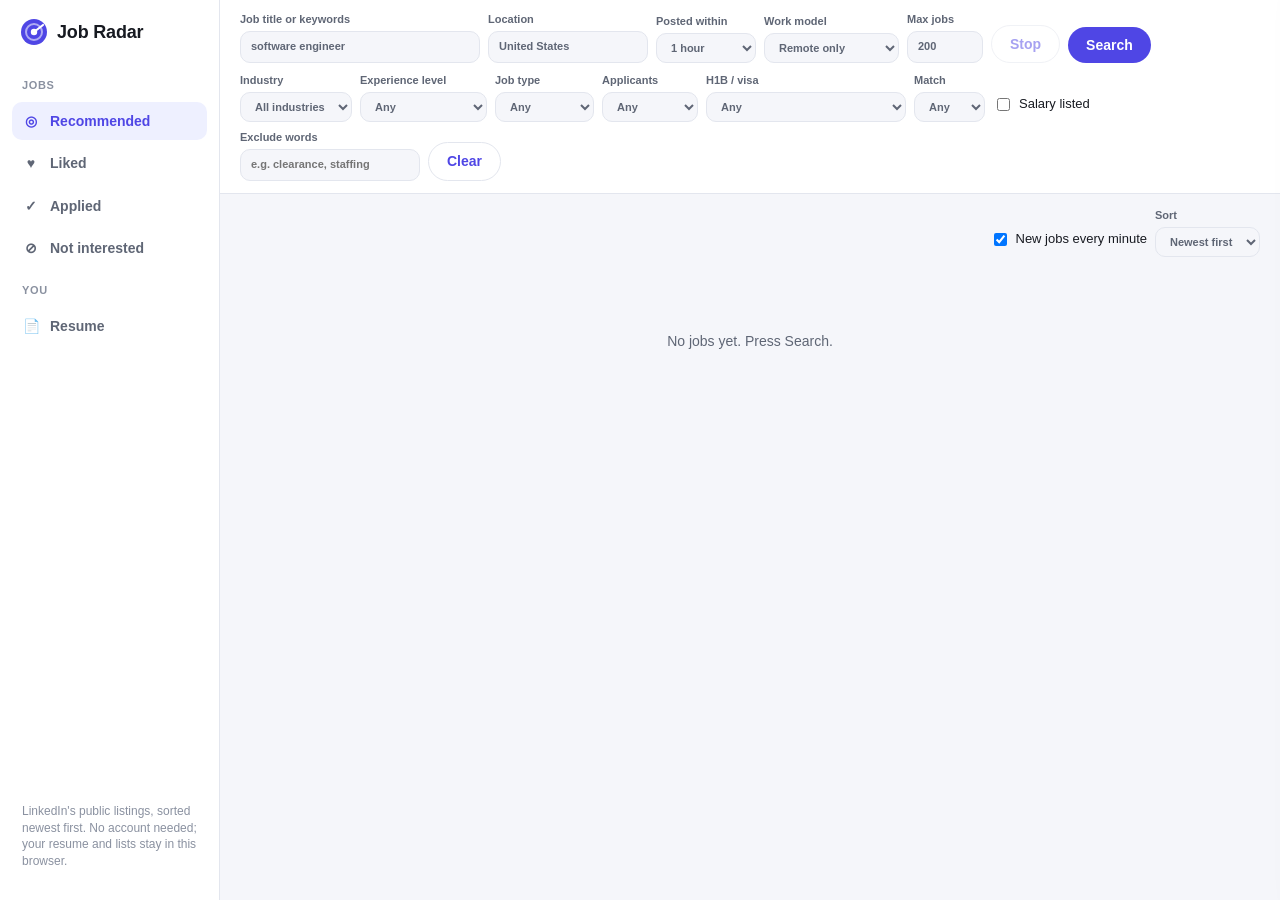
==== website/index.html @ 813165f6 "Add local Job Radar website for LinkedIn's newest jobs A small Node server fetches LinkedIn's public" ====
<!doctype html>
<html lang="en">
<head>
<meta charset="utf-8">
<meta name="viewport" content="width=device-width, initial-scale=1">
<title>Job Radar</title>
<style>
  :root {
    --bg: #f5f6fa; --card: #ffffff; --fg: #171a21; --muted: #5f6675; --faint: #8a91a0; --border: #e3e6ee;
    --accent: #4f46e5; --accent-fg: #ffffff; --accent-soft: #eef0ff;
    --strong: #0f9f6e; --strong-soft: #e3f6ee; --good: #2f6fed; --good-soft: #e8f0ff; --fair: #8a91a0; --fair-soft: #f0f1f5;
    --warn: #c2410c; --warn-soft: #fff1e8; --like: #e11d48; --like-soft: #ffe8ee;
    --track: #e9ebf2; --shadow: 0 1px 2px rgba(20,24,40,.05), 0 4px 16px rgba(20,24,40,.06);
  }
  @media (prefers-color-scheme: dark) {
    :root {
      --bg: #0f1116; --card: #181b22; --fg: #eceef3; --muted: #a3aab8; --faint: #7d8493; --border: #2a2f3a;
      --accent: #8b85ff; --accent-fg: #0f1116; --accent-soft: #23234a;
      --strong: #34d399; --strong-soft: #10332a; --good: #6ea0ff; --good-soft: #1a2a4d; --fair: #8a91a0; --fair-soft: #232731;
      --warn: #fb923c; --warn-soft: #3a2414; --like: #fb7185; --like-soft: #3d1a24;
      --track: #2a2f3a; --shadow: 0 1px 2px rgba(0,0,0,.3), 0 4px 16px rgba(0,0,0,.25);
    }
  }
  * { box-sizing: border-box; }
  html, body { height: 100%; }
  body { margin: 0; background: var(--bg); color: var(--fg); font: 14px/1.45 -apple-system, BlinkMacSystemFont, "Segoe UI", sans-serif; }
  button, input, select, textarea { font: inherit; color: inherit; }
  a { color: inherit; }
  .app { display: grid; grid-template-columns: 220px 1fr; height: 100%; }

  /* ---- sidebar ---- */
  .side { background: var(--card); border-right: 1px solid var(--border); padding: 18px 12px; display: flex; flex-direction: column; gap: 4px; overflow-y: auto; }
  .brand { display: flex; align-items: center; gap: 9px; font-weight: 800; font-size: 18px; padding: 0 8px 16px; letter-spacing: -.01em; }
  .brand svg { flex: none; }
  .side-h { font-size: 11px; font-weight: 700; text-transform: uppercase; letter-spacing: .06em; color: var(--faint); padding: 12px 10px 4px; }
  .tab, .side-btn { display: flex; align-items: center; gap: 10px; width: 100%; border: 0; background: transparent; color: var(--muted); font-weight: 600; padding: 9px 10px; border-radius: 10px; cursor: pointer; text-align: left; }
  .tab:hover, .side-btn:hover { background: var(--bg); color: var(--fg); }
  .tab.on { background: var(--accent-soft); color: var(--accent); }
  .tab .ico, .side-btn .ico { width: 18px; text-align: center; }
  .tab .count { margin-left: auto; font-size: 12px; color: var(--faint); font-weight: 700; }
  .tab.on .count { color: var(--accent); }
  .side-note { margin-top: auto; font-size: 12px; color: var(--faint); padding: 12px 10px 0; line-height: 1.4; }

  /* ---- main: search, filters, feed ---- */
  .main { min-width: 0; display: flex; flex-direction: column; height: 100%; }
  .topbar { background: var(--card); border-bottom: 1px solid var(--border); padding: 12px 20px; display: grid; gap: 10px; }
  .row { display: flex; flex-wrap: wrap; gap: 8px; align-items: end; }
  label { display: flex; flex-direction: column; gap: 3px; font-weight: 600; font-size: 11px; color: var(--muted); }
  input[type=text], input[type=number], select, textarea { background: var(--bg); border: 1px solid var(--border); border-radius: 10px; padding: 7px 10px; min-width: 0; }
  input:focus, select:focus, textarea:focus { outline: 2px solid var(--accent); outline-offset: -1px; }
  #keywords { width: 240px; } #location { width: 160px; } #max { width: 76px; } #exclude { width: 180px; }
  .check { flex-direction: row; align-items: center; gap: 6px; font-size: 13px; color: var(--fg); font-weight: 500; padding-bottom: 8px; }
  .btn { font-weight: 700; border: 0; border-radius: 999px; padding: 8px 18px; cursor: pointer; background: var(--accent); color: var(--accent-fg); }
  .btn.ghost { background: transparent; color: var(--accent); border: 1px solid var(--border); }
  .btn:disabled { opacity: .5; cursor: default; }
  .filters select { max-width: 200px; }
  .feed-head { display: flex; align-items: center; justify-content: space-between; gap: 10px; padding: 14px 20px 6px; flex-wrap: wrap; }
  #status { font-size: 13px; color: var(--muted); }
  #status.warn { color: var(--warn); }
  #list { list-style: none; margin: 0; padding: 6px 20px 40px; overflow-y: auto; flex: 1; display: grid; gap: 12px; align-content: start; }
  .empty { color: var(--muted); text-align: center; padding: 48px 12px; }

  /* ---- job card ---- */
  .card { background: var(--card); border: 1px solid var(--border); border-radius: 16px; padding: 16px 18px; display: grid; grid-template-columns: 52px 1fr 150px; gap: 0 16px; cursor: pointer; box-shadow: var(--shadow); max-width: 1100px; }
  .card:hover { border-color: var(--accent); }
  .card.sel { border-color: var(--accent); box-shadow: 0 0 0 1px var(--accent) inset, var(--shadow); }
  .logo { width: 52px; height: 52px; border-radius: 12px; object-fit: contain; background: #fff; border: 1px solid var(--border); }
  .logo.blank { display: grid; place-items: center; font-weight: 800; font-size: 20px; color: var(--muted); background: var(--bg); }
  .logo.big { width: 60px; height: 60px; }
  .c-body { min-width: 0; }
  .c-top { display: flex; flex-wrap: wrap; gap: 6px; align-items: center; margin-bottom: 4px; }
  .time { font-size: 12px; font-weight: 700; color: var(--accent); background: var(--accent-soft); border-radius: 999px; padding: 2px 9px; }
  .ctitle { font-size: 17px; font-weight: 750; line-height: 1.3; margin: 2px 0; }
  .co { color: var(--muted); font-weight: 600; }
  .facts { display: grid; grid-template-columns: repeat(auto-fill, minmax(150px, 1fr)); gap: 6px 14px; margin-top: 10px; color: var(--fg); font-size: 13px; }
  .fact { display: flex; gap: 6px; align-items: center; min-width: 0; }
  .fact span:last-child { overflow: hidden; text-overflow: ellipsis; white-space: nowrap; }
  .fact .fi { color: var(--faint); width: 16px; text-align: center; flex: none; }
  .c-foot { display: flex; flex-wrap: wrap; gap: 6px; margin-top: 12px; padding-top: 10px; border-top: 1px dashed var(--border); align-items: center; }
  .c-side { display: flex; flex-direction: column; align-items: center; justify-content: space-between; gap: 10px; border-left: 1px solid var(--border); padding-left: 16px; }
  .c-actions { display: flex; gap: 6px; align-items: center; justify-content: center; flex-wrap: wrap; }
  .icon-btn { width: 34px; height: 34px; border-radius: 50%; border: 1px solid var(--border); background: var(--card); cursor: pointer; display: grid; place-items: center; font-size: 15px; color: var(--muted); }
  .icon-btn:hover { border-color: var(--accent); color: var(--fg); }
  .icon-btn.on-like { background: var(--like-soft); color: var(--like); border-color: transparent; }
  .apply { font-weight: 700; border-radius: 999px; padding: 7px 14px; background: var(--accent); color: var(--accent-fg); text-decoration: none; font-size: 13px; white-space: nowrap; }

  /* ---- tags ---- */
  .tag { font-size: 12px; border-radius: 999px; padding: 2px 9px; background: var(--bg); border: 1px solid var(--border); color: var(--fg); white-space: nowrap; }
  .tag.new { color: var(--strong); background: var(--strong-soft); border-color: transparent; font-weight: 800; }
  .tag.liked { color: var(--like); background: var(--like-soft); border-color: transparent; font-weight: 700; }
  .tag.applied { color: var(--strong); background: var(--strong-soft); border-color: transparent; font-weight: 700; }
  .tag.ind { color: var(--accent); background: var(--accent-soft); border-color: transparent; font-weight: 600; }
  .tag.muted { color: var(--muted); }
  .tag.early, .tag.wp-remote, .tag.visa-yes, .tag.have { color: var(--strong); background: var(--strong-soft); border-color: transparent; font-weight: 600; }
  .tag.wp-hybrid, .tag.wp-onsite, .tag.visa-no, .tag.visa-clearance { color: var(--warn); background: var(--warn-soft); border-color: transparent; font-weight: 600; }
  .tag.miss { color: var(--muted); border-style: dashed; }

  /* ---- match ring ---- */
  .ring { --p: 0; --c: var(--fair); width: 86px; height: 86px; border-radius: 50%; display: grid; place-items: center; background: conic-gradient(var(--c) calc(var(--p) * 1%), var(--track) 0); flex: none; }
  .ring::before { content: ''; grid-area: 1 / 1; width: 70px; height: 70px; border-radius: 50%; background: var(--card); }
  .ring b { grid-area: 1 / 1; font-size: 20px; font-weight: 800; z-index: 1; color: var(--c); }
  .ring.strong { --c: var(--strong); } .ring.good { --c: var(--good); } .ring.fair { --c: var(--fair); }
  .ring.none b { font-size: 13px; color: var(--faint); }
  .ring.sm { width: 64px; height: 64px; } .ring.sm::before { width: 52px; height: 52px; } .ring.sm b { font-size: 16px; }
  .mlabel { font-size: 10.5px; font-weight: 800; letter-spacing: .06em; text-transform: uppercase; text-align: center; }
  .mlabel.strong { color: var(--strong); } .mlabel.good { color: var(--good); } .mlabel.fair { color: var(--fair); }
  .mlabel button { border: 0; background: none; color: var(--accent); font: inherit; cursor: pointer; padding: 0; text-transform: none; letter-spacing: 0; font-size: 12px; font-weight: 700; }

  /* ---- detail drawer ---- */
  .scrim { position: fixed; inset: 0; background: rgba(10,12,20,.35); opacity: 0; pointer-events: none; transition: opacity .15s; z-index: 9; }
  body.reading .scrim { opacity: 1; pointer-events: auto; }
  .drawer { position: fixed; top: 0; right: 0; bottom: 0; width: min(680px, 100vw); background: var(--bg); border-left: 1px solid var(--border); box-shadow: -8px 0 30px rgba(10,12,20,.18); transform: translateX(105%); transition: transform .2s ease; z-index: 10; overflow-y: auto; padding: 18px 24px 48px; }
  body.reading .drawer { transform: none; }
  .d-close { position: sticky; top: 0; float: right; z-index: 2; }
  .d-head { display: grid; grid-template-columns: 60px 1fr; gap: 6px 16px; align-items: start; background: var(--card); border: 1px solid var(--border); border-radius: 16px; padding: 18px; box-shadow: var(--shadow); }
  .d-head h2 { margin: 2px 0; font-size: 22px; line-height: 1.25; }
  .d-head .facts { grid-column: 1 / -1; }
  .d-head .c-foot { grid-column: 1 / -1; }
  .d-actions { grid-column: 1 / -1; display: flex; flex-wrap: wrap; gap: 8px; margin-top: 12px; }
  .act { border: 1px solid var(--border); background: var(--card); border-radius: 999px; padding: 8px 16px; font-weight: 700; cursor: pointer; text-decoration: none; }
  .act.primary { background: var(--accent); color: var(--accent-fg); border-color: var(--accent); }
  .act.on-saved { background: var(--like-soft); color: var(--like); border-color: transparent; }
  .act.on-applied { background: var(--strong-soft); color: var(--strong); border-color: transparent; }
  .section { background: var(--card); border: 1px solid var(--border); border-radius: 16px; padding: 16px 18px; margin-top: 14px; box-shadow: var(--shadow); }
  .section h3 { margin: 0 0 10px; font-size: 15px; }
  .match-top { display: flex; gap: 16px; align-items: center; }
  .bars { display: grid; gap: 8px; flex: 1; min-width: 180px; }
  .bar { display: grid; grid-template-columns: 92px 1fr 40px; gap: 8px; align-items: center; font-size: 12.5px; color: var(--muted); }
  .bar i { display: block; height: 8px; border-radius: 99px; background: var(--track); overflow: hidden; }
  .bar i b { display: block; height: 100%; border-radius: 99px; background: var(--c, var(--accent)); }
  .bar span:last-child { text-align: right; font-weight: 700; color: var(--fg); }
  .tags { display: flex; flex-wrap: wrap; gap: 6px; margin-top: 10px; }
  .why { color: var(--muted); font-size: 13px; margin: 4px 0 0; }
  .company { font-weight: 700; text-decoration: none; }
  .company:hover { text-decoration: underline; }
  .jd { line-height: 1.6; }
  .jd ul, .jd ol { padding-left: 22px; }
  .jd li { margin: 2px 0; }

  /* ---- dialog + toast ---- */
  dialog { border: 1px solid var(--border); border-radius: 16px; padding: 0; background: var(--card); color: var(--fg); width: min(640px, calc(100vw - 32px)); }
  dialog::backdrop { background: rgba(10,12,20,.45); }
  .dlg { padding: 20px 22px; display: grid; gap: 10px; }
  .dlg h2 { margin: 0; font-size: 18px; }
  .dlg .why { margin: 0; }
  textarea { resize: vertical; }
  .toast { position: fixed; left: 50%; bottom: 22px; transform: translateX(-50%); background: var(--fg); color: var(--bg); border-radius: 14px; padding: 12px 14px 12px 18px; display: none; gap: 10px; align-items: center; z-index: 20; box-shadow: 0 8px 30px rgba(0,0,0,.25); max-width: calc(100vw - 32px); }
  .toast.show { display: flex; }
  .toast button { border: 0; border-radius: 999px; padding: 6px 12px; font-weight: 700; cursor: pointer; }
  .toast .yes { background: var(--strong); color: #fff; }
  .toast .no { background: transparent; color: var(--bg); border: 1px solid currentColor; }

  /* ---- small screens ---- */
  @media (max-width: 900px) {
    .app { grid-template-columns: 1fr; grid-template-rows: auto 1fr; }
    .side { flex-direction: row; align-items: center; padding: 8px 10px; gap: 2px; border-right: 0; border-bottom: 1px solid var(--border); overflow-x: auto; }
    .brand { padding: 0 8px 0 4px; font-size: 16px; }
    .brand span, .side-h, .side-note { display: none; }
    .tab, .side-btn { width: auto; padding: 7px 10px; white-space: nowrap; }
    .tab .count { margin-left: 4px; }
    .topbar { padding: 10px 12px; }
    #keywords, #location, #exclude { width: 100%; }
    .row > label { flex: 1 1 140px; }
    #list { padding: 6px 12px 40px; }
    .feed-head { padding: 12px 12px 4px; }
    .card { grid-template-columns: 44px 1fr; padding: 14px; }
    .logo { width: 44px; height: 44px; }
    .c-side { grid-column: 1 / -1; flex-direction: row; border-left: 0; padding-left: 0; border-top: 1px solid var(--border); padding-top: 12px; margin-top: 12px; }
    .ring { width: 64px; height: 64px; } .ring::before { width: 52px; height: 52px; } .ring b { font-size: 16px; }
    .drawer { padding: 14px 14px 40px; }
  }
</style>
</head>
<body>
<div class="app">
  <aside class="side">
    <div class="brand">
      <svg width="28" height="28" viewBox="0 0 28 28" aria-hidden="true"><circle cx="14" cy="14" r="13" fill="var(--accent)"/><circle cx="14" cy="14" r="8" fill="none" stroke="#fff" stroke-width="2" opacity=".55"/><circle cx="14" cy="14" r="3.2" fill="#fff"/><path d="M14 14 L23 7" stroke="#fff" stroke-width="2.2" stroke-linecap="round"/></svg>
      <span>Job Radar</span>
    </div>
    <div class="side-h">Jobs</div>
    <button class="tab on" data-tab="all"><span class="ico">◎</span><span class="lbl">Recommended</span><span class="count"></span></button>
    <button class="tab" data-tab="saved"><span class="ico">♥</span><span class="lbl">Liked</span><span class="count"></span></button>
    <button class="tab" data-tab="applied"><span class="ico">✓</span><span class="lbl">Applied</span><span class="count"></span></button>
    <button class="tab" data-tab="hidden"><span class="ico">⊘</span><span class="lbl">Not interested</span><span class="count"></span></button>
    <div class="side-h">You</div>
    <button class="side-btn" id="resumeBtn" type="button"><span class="ico">📄</span><span class="lbl">Resume</span></button>
    <p class="side-note">LinkedIn's public listings, sorted newest first. No account needed; your resume and lists stay in this browser.</p>
  </aside>

  <main class="main">
    <div class="topbar">
      <form id="form" class="row">
        <label>Job title or keywords <input type="text" id="keywords" value="software engineer"></label>
        <label>Location <input type="text" id="location" value="United States"></label>
        <label>Posted within
          <select id="window">
            <option value="900">15 minutes</option>
            <option value="1800">30 minutes</option>
            <option value="3600" selected>1 hour</option>
            <option value="10800">3 hours</option>
            <option value="21600">6 hours</option>
            <option value="43200">12 hours</option>
            <option value="86400">24 hours</option>
            <option value="259200">3 days</option>
            <option value="604800">Week</option>
          </select>
        </label>
        <label>Work model
          <select id="workplace">
            <option value="remote" selected>Remote only</option>
            <option value="maybe">Remote + unclear</option>
            <option value="">Any</option>
          </select>
        </label>
        <label>Max jobs <input type="number" id="max" value="200" min="10" max="1000" step="10"></label>
        <button type="button" class="btn ghost" id="stop" disabled>Stop</button>
        <button type="submit" class="btn" id="go">Search</button>
      </form>
      <div class="row filters">
        <label>Industry <select id="fIndustry"><option value="">All industries</option></select></label>
        <label>Experience level
          <select id="fSeniority">
            <option value="">Any</option>
            <option>Internship</option><option>Entry level</option><option>Associate</option>
            <option>Mid-Senior level</option><option>Director</option><option>Executive</option>
          </select>
        </label>
        <label>Job type
          <select id="fType">
            <option value="">Any</option>
            <option>Full-time</option><option>Contract</option><option>Part-time</option><option>Temporary</option><option>Internship</option>
          </select>
        </label>
        <label>Applicants
          <select id="fApplicants">
            <option value="">Any</option>
            <option value="25">Under 25</option>
            <option value="50">Under 50</option>
            <option value="100">Under 100</option>
          </select>
        </label>
        <label>H1B / visa
          <select id="fVisa">
            <option value="">Any</option>
            <option value="ok">Hide "no sponsorship" &amp; clearance</option>
          </select>
        </label>
        <label>Match
          <select id="fMatch">
            <option value="">Any</option>
            <option value="60">60%+</option>
            <option value="70">70%+</option>
            <option value="80">80%+</option>
          </select>
        </label>
        <label class="check"><input type="checkbox" id="fSalary"> Salary listed</label>
        <label>Exclude words <input type="text" id="exclude" placeholder="e.g. clearance, staffing"></label>
        <button type="button" class="btn ghost" id="clearFilters">Clear</button>
      </div>
    </div>
    <div class="feed-head">
      <div id="status"></div>
      <div class="row">
        <label class="check"><input type="checkbox" id="auto" checked> New jobs every minute</label>
        <label>Sort
          <select id="sort">
            <option value="new">Newest first</option>
            <option value="match">Best match</option>
          </select>
        </label>
      </div>
    </div>
    <ol id="list"></ol>
  </main>
</div>

<div class="scrim" id="scrim"></div>
<section class="drawer" id="detail" aria-label="Job details"></section>
<div class="toast" id="toast"><span id="toastText"></span><button class="yes" id="toastYes">Yes, applied</button><button class="no" id="toastNo">No</button></div>

<dialog id="resumeDlg">
  <form method="dialog" class="dlg">
    <h2>Your resume</h2>
    <p class="why">Used only in this browser to score each job. It is never sent anywhere.</p>
    <label>Upload (PDF or text) <input type="file" id="resumeFile" accept=".pdf,.txt,.md,text/plain,application/pdf"></label>
    <label>Or paste it <textarea id="resumeText" rows="12" placeholder="Paste your resume here"></textarea></label>
    <label>Years of experience <input type="number" id="resumeYears" min="0" max="50" step="1" style="width:100px"></label>
    <div id="resumeSkills" class="tags"></div>
    <div class="row" style="justify-content:flex-end">
      <button type="button" class="btn ghost" id="resumeClear">Remove resume</button>
      <button type="button" class="btn ghost" id="resumeCancel">Cancel</button>
      <button type="submit" class="btn" id="resumeSave">Save</button>
    </div>
  </form>
</dialog>

<script>
const $ = (id) => document.getElementById(id);
const PAGE_GAP_MS = 1200;
const CHECK_EVERY_MS = 60_000;
let running = false, stopRequested = false;
let jobs = new Map();     // id -> job with { lo, hi } posting window (ms) and firstSeen
let searchKey = '';
let searchDoneAt = 0;     // jobs first seen after this get a NEW badge
let lastCheckAt = 0;      // when LinkedIn was last asked (full search or check)
let newSinceSearch = 0;
const details = new Map(); // id -> { status, industry, seniority, employmentType, applicants, descriptionHtml, ... }
let tab = 'all';
let selectedId = null;

const store = {
  get(k, d) { try { return JSON.parse(localStorage.getItem(k)) ?? d; } catch { return d; } },
  set(k, v) { try { localStorage.setItem(k, JSON.stringify(v)); } catch {} },
};

// ---- Saved / Applied / Hidden, kept in this browser ----
// id -> { state: 'saved' | 'applied' | 'hidden', at, job: {title, company, ...} }
let tracker = store.get('tracker', {});
const trackState = (id) => tracker[id]?.state || '';
function setTrack(id, state) {
  if (!state || trackState(id) === state) delete tracker[id];
  else {
    const j = jobs.get(id) || tracker[id]?.job || {};
    const { title, company, location, salary, url, logo, companyUrl, hi } = j;
    tracker[id] = { state, at: Date.now(), job: { id, title, company, location, salary, url, logo, companyUrl, hi } };
  }
  store.set('tracker', tracker);
  render();
}

// ---- posting time ----
// "35 minutes ago" -> the range it was posted in. LinkedIn rounds down,
// so "35 minutes ago" means 35–36 min before the page was fetched.
const UNIT = { second: 1e3, minute: 6e4, hour: 36e5, day: 864e5, week: 6048e5, month: 2592e6 };
function postedWindow(text, at) {
  if (/just now|moments? ago/i.test(text)) return { lo: at - 6e4, hi: at };
  const m = text.match(/(\d+)\s+(second|minute|hour|day|week|month)s?\s+ago/i);
  if (!m) return null;
  const u = UNIT[m[2].toLowerCase()], n = Number(m[1]);
  return { lo: at - (n + 1) * u, hi: at - n * u };
}
const mid = (j) => (j.lo + j.hi) / 2;

function remember(job, fetchedAt) {
  const w = postedWindow(job.postedText, fetchedAt);
  const old = jobs.get(job.id);
  const merged = { ...old, ...job, firstSeen: old?.firstSeen ?? Date.now() };
  if (w) {
    // Each sighting narrows down when it was posted.
    const lo = old?.lo != null ? Math.max(old.lo, w.lo) : w.lo;
    const hi = old?.hi != null ? Math.min(old.hi, w.hi) : w.hi;
    Object.assign(merged, lo <= hi ? { lo, hi } : w); // no overlap = reposted
  }
  jobs.set(job.id, merged);
  return !old;
}

function ageLabel(ms) {
  if (ms == null) return '';
  const min = Math.max(0, Math.floor((Date.now() - ms) / 6e4));
  if (min < 1) return 'just now';
  if (min < 60) return `${min} min ago`;
  const h = Math.floor(min / 60);
  return h < 48 ? `${h} hr ago` : `${Math.floor(h / 24)} days ago`;
}

const isNew = (j) => searchDoneAt && j.firstSeen > searchDoneAt;

// "Over 200 applicants" -> 201, "Be among the first 25 applicants" -> 24
function applicantCount(text) {
  if (!text) return null;
  const n = Number((text.match(/[\d,]+/) || [''])[0].replace(/,/g, ''));
  if (!n) return null;
  if (/over/i.test(text)) return n + 1;
  if (/first/i.test(text)) return n - 1;
  return n;
}

// ---- remote / hybrid / on-site ----
// LinkedIn's public pages have no workplace field, and its remote filter is
// ignored there, so each job is classified from its title, description and
// location. Explicit on-site/hybrid wording beats a passing mention of remote.
const RX = {
  countryOnly: /^\s*(United States|USA|Canada|United Kingdom|Ireland|Germany|Netherlands|Spain|Portugal|Poland|India|Australia|Brazil|Mexico|Argentina|Europe|EMEA|LATAM|Latin America|Worldwide)\s*$/i,
  titleRemote: /\b(remote|wfh|work from home|telecommute|telework|anywhere)\b/i,
  titleHybrid: /\bhybrid\b/i,
  titleOnsite: /\b(on-?site|in-?office|in-?person)\b/i,
  notRemote: /\b(not (a |an )?remote|no remote|non-remote|remote (work )?(is|will) not|not eligible for remote|not open to remote|this is not a remote|remote[^.]{0,40}\b(will not|won't|cannot|can't|is not|are not|not) be (considered|available|offered|possible|accepted))\b/i,
  hybrid: /\bhybrid\b(?!\s+(cloud|app|mobile|infrastructure|environment(s)? (across|including)))[^.]{0,90}?\b(\d|one|two|three|four|days?|week|schedule|model|role|position|work|office|onsite|on-site|in-person|location)/i,
  onsite: /\b((on-?site|in[- ]office|in the office|in-person|in person)\b[^.]{0,70}?\b(\d|one|two|three|four|five|days?|week|required|requirement|role|position|basis|daily|full[- ]time|expected)|(must|will|required to|expected to) (be able to )?(work|report|be) (on-?site|in (the|our|an) office|in person)|this (role|position|job) is (based |located )?(on-?site|in-office|in our [^.]{0,40}office))/i,
  remote: /\b((fully|100%|completely|entirely|permanently) remote|remote[- ](first|friendly|based|eligible)\b|remote (role|position|opportunity|job|employee|candidates?|anywhere)|work (remotely|from anywhere|from home)|this (role|position|job) (is|can be) (a )?(fully )?remote|(is|are) (a )?(fully )?remote (role|position)|remote (within|in|from) (the )?(us|u\.s\.|usa|united states|canada|uk|europe)|location:?\s*remote|remote,\s*(us|usa|united states))\b/i,
};

function snippet(text, re) {
  const m = text.match(re);
  if (!m) return '';
  const i = Math.max(0, m.index - 30);
  return (i ? '…' : '') + text.slice(i, m.index + m[0].length + 30).trim() + '…';
}

function workplaceOf(j) {
  const title = j.title || '';
  if (RX.titleOnsite.test(title)) return { type: 'onsite', why: `Title says "${title.match(RX.titleOnsite)[0]}"` };
  if (RX.titleHybrid.test(title)) return { type: 'hybrid', why: 'Title says "hybrid"' };
  if (RX.titleRemote.test(title)) return { type: 'remote', why: `Title says "${title.match(RX.titleRemote)[0]}"` };
  const d = details.get(j.id);
  if (!d || d.status !== 200) return { type: 'pending', why: 'Reading the description…' };
  const text = (d.descriptionText || '').replace(/\s+/g, ' ');
  if (RX.notRemote.test(text)) return { type: 'onsite', why: `Description: "${snippet(text, RX.notRemote)}"` };
  if (RX.onsite.test(text)) return { type: 'onsite', why: `Description: "${snippet(text, RX.onsite)}"` };
  if (RX.hybrid.test(text)) return { type: 'hybrid', why: `Description: "${snippet(text, RX.hybrid)}"` };
  if (RX.remote.test(text)) return { type: 'remote', why: `Description: "${snippet(text, RX.remote)}"` };
  // LinkedIn's remote listings usually give just a country as the location.
  if (RX.countryOnly.test(j.location || '')) return { type: 'remote', why: `Location is only "${j.location}" and nothing says on-site or hybrid` };
  return { type: 'unknown', why: 'Neither the title nor the description says remote or on-site' };
}

const WP_LABEL = { remote: 'Remote', hybrid: 'Hybrid', onsite: 'On-site', unknown: 'Workplace unclear', pending: '' };

// ---- resume match, sponsorship, experience ----
// Everything here runs in your browser; your resume is never sent anywhere.
const SKILLS = [
  // languages
  ['JavaScript', /\bjavascript\b|\bes6\b/i], ['TypeScript', /\btypescript\b/i], ['Python', /\bpython\b/i],
  ['Java', /\bjava\b(?!\s*script)/i], ['C#', /\bc#|\bc sharp\b/i], ['C++', /\bc\+\+/i], ['Go', /\bgolang\b|\bGo\b(?=[,/)]|\s+(and|or|developer|engineer|services?|microservices))/],
  ['Rust', /\brust\b/i], ['Ruby', /\bruby\b/i], ['PHP', /\bphp\b/i], ['Kotlin', /\bkotlin\b/i], ['Swift', /\bswift\b/i],
  ['Scala', /\bscala\b/i], ['Elixir', /\belixir\b/i], ['SQL', /\bsql\b/i], ['Bash', /\bbash\b|\bshell scripting\b/i],
  // web
  ['React', /\breact(\.js|js)?\b(?!\s*native)/i], ['Angular', /\bangular\b/i], ['Vue', /\bvue(\.js|js)?\b/i], ['Next.js', /\bnext\.?js\b/i],
  ['Node.js', /\bnode(\.js|js)?\b/i], ['Express', /\bexpress(\.js|js)?\b/i], ['Redux', /\bredux\b/i], ['HTML', /\bhtml5?\b/i], ['CSS', /\bcss3?\b|\bsass\b|\bscss\b/i],
  ['Tailwind', /\btailwind\b/i], ['GraphQL', /\bgraphql\b/i], ['REST APIs', /\brest(ful)?\b(\s+apis?)?/i], ['gRPC', /\bgrpc\b/i],
  // backend frameworks
  ['Spring', /\bspring( boot)?\b/i], ['Django', /\bdjango\b/i], ['Flask', /\bflask\b/i], ['FastAPI', /\bfastapi\b/i], ['Rails', /\brails\b/i],
  ['.NET', /\.net\b|\basp\.net\b/i], ['Laravel', /\blaravel\b/i],
  // data
  ['PostgreSQL', /\bpostgres(ql)?\b/i], ['MySQL', /\bmysql\b/i], ['MongoDB', /\bmongo(db)?\b/i], ['Redis', /\bredis\b/i],
  ['Elasticsearch', /\belastic ?search\b|\bopensearch\b/i], ['Kafka', /\bkafka\b/i], ['Spark', /\bspark\b/i], ['Snowflake', /\bsnowflake\b/i],
  ['DynamoDB', /\bdynamo ?db\b/i], ['Cassandra', /\bcassandra\b/i], ['BigQuery', /\bbigquery\b/i], ['Airflow', /\bairflow\b/i], ['dbt', /\bdbt\b/],
  // cloud & ops
  ['AWS', /\baws\b|\bamazon web services\b/i], ['Azure', /\bazure\b/i], ['GCP', /\bgcp\b|\bgoogle cloud\b/i], ['Docker', /\bdocker\b/i],
  ['Kubernetes', /\bkubernetes\b|\bk8s\b/i], ['Terraform', /\bterraform\b/i], ['CI/CD', /\bci\s*\/\s*cd\b|\bcontinuous (integration|delivery|deployment)\b/i],
  ['Jenkins', /\bjenkins\b/i], ['GitHub Actions', /\bgithub actions\b/i], ['Linux', /\blinux\b/i], ['Microservices', /\bmicro-?services\b/i],
  ['Distributed systems', /\bdistributed systems?\b/i], ['System design', /\bsystem design\b/i], ['Git', /\bgit\b(?!hub)/i],
  // AI / ML
  ['Machine learning', /\bmachine learning\b|\bml\b/i], ['PyTorch', /\bpytorch\b/i], ['TensorFlow', /\btensorflow\b/i], ['LLMs', /\bllms?\b|\blarge language models?\b/i],
  ['NLP', /\bnlp\b|\bnatural language processing\b/i], ['Computer vision', /\bcomputer vision\b/i], ['Generative AI', /\bgen(erative)? ?ai\b/i],
  ['RAG', /\brag\b|\bretrieval[- ]augmented\b/i], ['LangChain', /\blangchain\b/i],
  // mobile
  ['iOS', /\bios\b/i], ['Android', /\bandroid\b/i], ['React Native', /\breact native\b/i], ['Flutter', /\bflutter\b/i],
  // testing & process
  ['Jest', /\bjest\b/i], ['Cypress', /\bcypress\b/i], ['Selenium', /\bselenium\b/i], ['Playwright', /\bplaywright\b/i], ['Agile', /\bagile\b|\bscrum\b/i],
];

function skillsIn(text) {
  return SKILLS.filter(([, re]) => re.test(text)).map(([name]) => name);
}

// { text, years } saved in this browser only.
let resume = store.get('resume', { text: '', years: '' });
let resumeSkills = new Set(skillsIn(resume.text));
const wordsOf = (t) => new Set((t || '').toLowerCase().match(/[a-z][a-z0-9+#.]*/g) || []);
let resumeWords = wordsOf(resume.text);
// Role words of a job title, without seniority and filler ("Senior Software Engineer II" -> software, engineer)
const TITLE_SKIP = new Set(['senior', 'sr', 'sr.', 'junior', 'jr', 'jr.', 'staff', 'principal', 'lead', 'head', 'chief', 'i', 'ii', 'iii', 'iv', 'v', 'of', 'and', 'the', 'for', 'with', 'to', 'in', 'a', 'an', 'at', 'on', 'remote', 'hybrid', 'onsite', 'on-site', 'us', 'usa', 'level', 'mid', 'entry', 'new', 'grad', 'contract', 'full', 'time', 'part', 'temporary', 'w2', 'c2c', 'needed', 'urgent', 'hiring', 'only', 'locals', 'local', 'wfh']);
function titleWords(title) {
  return [...wordsOf((title || '').replace(/\(.*?\)|\[.*?\]/g, ' '))].filter((w) => w.length > 1 && !TITLE_SKIP.has(w) && !/^\d/.test(w));
}
let resumeVersion = 0;
function setResume(text, years) {
  resume = { text, years };
  store.set('resume', resume);
  resumeSkills = new Set(skillsIn(text));
  resumeWords = wordsOf(text);
  resumeVersion++;
  matchCache.clear();
}
const hasResume = () => resumeSkills.size > 0;

// "5+ years of experience" -> 5 (the first number that's about experience;
// that's usually the main requirement)
function yearsRequired(text) {
  for (const m of text.matchAll(/\b(\d{1,2})\s*(\+|or more|to \d{1,2}|-\s*\d{1,2})?\s*(\+)?\s*years?['’]?\s*(of\s+)?[^.]{0,50}?\bexperience\b/gi)) {
    const n = Number(m[1]);
    if (n >= 1 && n <= 20) return n;
  }
  return null;
}

const VISA_RX = {
  clearance: /\b(security clearance|clearance (is )?required|active (secret|top secret|ts\/sci)|ts\/sci|top secret clearance|u\.?s\.? citizenship (is )?required|must be (a )?u\.?s\.? citizen|only u\.?s\.? citizens)\b/i,
  noSponsor: /\b((not|unable to|cannot|can't|won't|will not|does not|do not|is not able to)\s+(provide|offer|sponsor|support|consider)[^.]{0,50}\b(sponsor\w*|visas?|h-?1b)|without (the )?(need for )?(current or future |now or in the future )?(employer |visa )?sponsorship|sponsorship (is |will )?not (be )?(available|provided|offered)|no (visa )?sponsorship|not (eligible )?for (visa )?sponsorship)/i,
  sponsor: /\b((will|can|able to|happy to|we) sponsor|visa sponsorship (is )?(available|provided|offered)|h-?1b (sponsorship |transfers? )?(is )?(available|welcome|supported|accepted)|sponsorship (is )?available)\b/i,
};

const matchCache = new Map(); // id -> result (cleared when the resume changes)
function insightsOf(j) {
  const d = details.get(j.id);
  if (!d || d.status !== 200) return null;
  const key = j.id + ':' + resumeVersion;
  if (matchCache.has(key)) return matchCache.get(key);
  const text = `${j.title}. ${d.descriptionText || ''}`.replace(/\s+/g, ' ');
  const jobSkills = skillsIn(text);
  const have = jobSkills.filter((s) => resumeSkills.has(s));
  const missing = jobSkills.filter((s) => !resumeSkills.has(s));
  const years = yearsRequired(text);
  const myYears = Number(resume.years) || null;
  // Three parts, like a recruiter's first look: skills (60%), years of
  // experience (25%) and job title (15%). Parts the job doesn't give are skipped.
  const parts = { skills: null, exp: null, title: null };
  let score = null;
  if (hasResume()) {
    if (jobSkills.length) parts.skills = Math.round((100 * have.length) / jobSkills.length);
    if (years && myYears != null) parts.exp = myYears >= years ? 100 : Math.max(0, 100 - (years - myYears) * 25);
    const words = titleWords(j.title);
    if (words.length) parts.title = Math.round((100 * words.filter((w) => resumeWords.has(w)).length) / words.length);
    const weighted = [[parts.skills, 0.6], [parts.exp, 0.25], [parts.title, 0.15]].filter(([v]) => v != null);
    if (parts.skills != null && weighted.length) {
      score = Math.round(weighted.reduce((s, [v, w]) => s + v * w, 0) / weighted.reduce((s, [, w]) => s + w, 0));
    }
  }
  const visa = VISA_RX.clearance.test(text) ? 'clearance' : VISA_RX.noSponsor.test(text) ? 'no' : VISA_RX.sponsor.test(text) ? 'yes' : '';
  const n = applicantCount(d.applicants);
  const out = { jobSkills, have, missing, years, myYears, score, parts, visa, early: n != null && n < 25 };
  matchCache.set(key, out);
  return out;
}

const VISA_LABEL = { clearance: 'US citizen / clearance', no: 'No sponsorship', yes: 'Sponsors visas' };
const matchClass = (s) => (s >= 80 ? 'strong' : s >= 60 ? 'good' : 'fair');
const matchWord = (s) => (s >= 80 ? 'Strong match' : s >= 60 ? 'Good match' : 'Fair match');

// PDF resumes are read with pdf.js (loaded only when you pick a PDF).
async function pdfText(file) {
  if (!window.pdfjsLib) {
    await new Promise((ok, fail) => {
      const s = document.createElement('script');
      s.src = 'https://cdnjs.cloudflare.com/ajax/libs/pdf.js/3.11.174/pdf.min.js';
      s.onload = ok; s.onerror = () => fail(new Error('Could not load the PDF reader.'));
      document.head.append(s);
    });
    pdfjsLib.GlobalWorkerOptions.workerSrc = 'https://cdnjs.cloudflare.com/ajax/libs/pdf.js/3.11.174/pdf.worker.min.js';
  }
  const pdf = await pdfjsLib.getDocument({ data: await file.arrayBuffer() }).promise;
  const pages = [];
  for (let i = 1; i <= pdf.numPages; i++) {
    const c = await (await pdf.getPage(i)).getTextContent();
    pages.push(c.items.map((it) => it.str).join(' '));
  }
  return pages.join('\n');
}

// ---- filters ----
const detailFilters = () => $('fIndustry').value || $('fSeniority').value || $('fType').value || $('fApplicants').value || $('fVisa').value || $('fMatch').value;
function filtersOn() {
  return $('workplace').value || detailFilters();
}

function passesFilters(j) {
  const d = details.get(j.id);
  const words = $('exclude').value.split(',').map((w) => w.trim().toLowerCase()).filter(Boolean);
  if (words.length) {
    const text = `${j.title} ${j.company} ${j.location} ${d?.industry || ''} ${d?.descriptionText || ''}`.toLowerCase();
    if (words.some((w) => text.includes(w))) return false;
  }
  if ($('fSalary').checked && !j.salary) return false;
  const wp = $('workplace').value;
  if (wp) {
    const t = workplaceOf(j).type;
    if (wp === 'remote' && t !== 'remote') return false;
    if (wp === 'maybe' && !['remote', 'unknown', 'pending'].includes(t)) return false;
  }
  if (!filtersOn()) return true;
  if (!detailFilters()) return true;
  if (!d || d.status !== 200) return false; // shown once its details have loaded
  if ($('fIndustry').value && !(d.industry || '').split(/,\s*|\s+and\s+/).includes($('fIndustry').value)) return false;
  if ($('fSeniority').value && d.seniority !== $('fSeniority').value) return false;
  if ($('fType').value && d.employmentType !== $('fType').value) return false;
  if ($('fApplicants').value) {
    const n = applicantCount(d.applicants);
    if (n == null || n >= Number($('fApplicants').value)) return false;
  }
  const ins = insightsOf(j);
  if ($('fVisa').value === 'ok' && ins && (ins.visa === 'no' || ins.visa === 'clearance')) return false;
  if ($('fMatch').value && hasResume() && !(ins && ins.score != null && ins.score >= Number($('fMatch').value))) return false;
  return true;
}

// Jobs in the search, newest first, within "Posted within", not hidden.
function searchJobs() {
  const limit = Date.now() - Number($('window').value) * 1000;
  return [...jobs.values()]
    .filter((j) => j.lo == null || mid(j) >= limit)
    .sort((a, b) => (b.lo == null) - (a.lo == null) || mid(b) - mid(a) || b.id.localeCompare(a.id));
}

function listForTab() {
  if (tab === 'all') {
    const list = searchJobs().filter((j) => trackState(j.id) !== 'hidden' && passesFilters(j));
    if ($('sort').value === 'match' && hasResume()) {
      // Best match first; jobs not scored yet go last; ties stay newest first.
      const sc = (j) => insightsOf(j)?.score ?? -1;
      return list.map((j, i) => [j, i]).sort((a, b) => sc(b[0]) - sc(a[0]) || a[1] - b[1]).map(([j]) => j);
    }
    return list;
  }
  return Object.entries(tracker)
    .filter(([, t]) => t.state === tab)
    .sort((a, b) => b[1].at - a[1].at)
    .map(([id, t]) => jobs.get(id) || { ...t.job, id });
}

// Industry choices come from the jobs whose details have loaded.
function refreshIndustryOptions() {
  const counts = new Map();
  for (const j of searchJobs()) {
    const ind = details.get(j.id)?.industry;
    if (!ind) continue;
    for (const one of ind.split(/,\s*|\s+and\s+/).filter(Boolean)) counts.set(one, (counts.get(one) || 0) + 1);
  }
  const sel = $('fIndustry');
  const current = sel.value;
  const opts = [...counts].sort((a, b) => b[1] - a[1] || a[0].localeCompare(b[0]));
  const sig = opts.map(([k, v]) => k + v).join('|');
  if (sel.dataset.sig === sig) return;
  sel.dataset.sig = sig;
  sel.replaceChildren(new Option('All industries', ''), ...opts.map(([k, v]) => new Option(`${k} (${v})`, k)));
  if (current && !counts.has(current)) sel.append(new Option(current, current));
  sel.value = current;
}

// ---- rendering ----
function el(tag, cls, text) {
  const e = document.createElement(tag);
  if (cls) e.className = cls;
  if (text != null) e.textContent = text;
  return e;
}

function logoEl(j, big) {
  if (j.logo) {
    const img = el('img', 'logo' + (big ? ' big' : ''));
    img.src = j.logo; img.alt = ''; img.loading = 'lazy'; img.referrerPolicy = 'no-referrer';
    return img;
  }
  return el('div', 'logo blank' + (big ? ' big' : ''), (j.company || '?').slice(0, 1).toUpperCase());
}

function render() {
  refreshIndustryOptions();
  const list = listForTab();
  const all = searchJobs();
  const fresh = all.filter(isNew).length;
  document.title = fresh ? `(${fresh}) Job Radar` : 'Job Radar';

  const counts = { all: all.filter((j) => trackState(j.id) !== 'hidden' && passesFilters(j)).length };
  for (const t of Object.values(tracker)) counts[t.state] = (counts[t.state] || 0) + 1;
  for (const b of document.querySelectorAll('.tab')) {
    b.querySelector('.count').textContent = counts[b.dataset.tab] || '';
    b.classList.toggle('on', b.dataset.tab === tab);
  }

  if (!list.length) {
    const why = tab === 'saved' ? 'No liked jobs yet. Tap ♥ on a job to keep it here.'
      : tab === 'applied' ? 'Nothing marked applied yet.'
      : tab === 'hidden' ? 'No hidden jobs.'
      : running ? 'Loading jobs…'
      : jobs.size && filtersOn() ? 'No jobs match these filters yet. Job details are still loading; matching jobs appear as soon as they are read.'
      : 'No jobs yet. Press Search.';
    $('list').replaceChildren(el('p', 'empty', why));
  } else {
    $('list').replaceChildren(...list.map(renderCard));
  }
  if (selectedId && !(jobs.has(selectedId) || tracker[selectedId])) closeDetail();
  renderDetail();
}

const FACT_ICONS = { place: '⌖', wp: '⌂', type: '◷', level: '▲', years: '★', salary: '$' };
function factsFor(j, d, ins) {
  const wp = workplaceOf(j);
  const facts = [
    ['place', j.location],
    ['wp', WP_LABEL[wp.type] || ''],
    ['type', d?.employmentType],
    ['level', d?.seniority && d.seniority !== 'Not Applicable' ? d.seniority : ''],
    ['years', ins?.years ? `${ins.years}+ years exp` : ''],
    ['salary', j.salary],
  ].filter(([, v]) => v);
  const box = el('div', 'facts');
  for (const [k, v] of facts) {
    const f = el('div', 'fact');
    f.append(el('span', 'fi', FACT_ICONS[k]), el('span', null, v));
    box.append(f);
  }
  return box;
}

function footTags(j, d, ins) {
  const foot = el('div', 'c-foot');
  if (d?.status === 200 && d.applicants) foot.append(el('span', 'tag muted', d.applicants));
  if (ins?.early) foot.append(el('span', 'tag early', 'Early applicant'));
  const wp = workplaceOf(j);
  if (WP_LABEL[wp.type]) foot.append(el('span', `tag wp-${wp.type}`, WP_LABEL[wp.type]));
  if (ins?.visa) foot.append(el('span', `tag visa-${ins.visa}`, VISA_LABEL[ins.visa]));
  if (!d) foot.append(el('span', 'tag muted', 'Reading details…'));
  return foot;
}

function ringEl(ins, small) {
  const r = el('div', 'ring' + (small ? ' sm' : ''));
  if (ins?.score != null) {
    r.classList.add(matchClass(ins.score));
    r.style.setProperty('--p', ins.score);
    r.append(el('b', null, `${ins.score}%`));
  } else {
    r.classList.add('none');
    r.append(el('b', null, hasResume() ? '—' : '?'));
  }
  return r;
}

function ringLabel(ins) {
  if (ins?.score != null) return el('div', `mlabel ${matchClass(ins.score)}`, matchWord(ins.score));
  const lab = el('div', 'mlabel');
  if (!hasResume()) {
    const b = el('button', null, 'Add resume for match');
    b.addEventListener('click', (e) => { e.stopPropagation(); openResume(); });
    lab.append(b);
  } else lab.textContent = ins ? 'No skills listed' : 'Scoring…';
  return lab;
}

function applyLink(j, cls, text) {
  const a = el('a', cls, text);
  a.href = j.url || `https://www.linkedin.com/jobs/view/${j.id}/`;
  a.target = '_blank'; a.rel = 'noopener';
  a.addEventListener('click', (e) => { e.stopPropagation(); askApplied(j); });
  return a;
}

function renderCard(j) {
  const d = details.get(j.id);
  const ins = insightsOf(j);
  const st = trackState(j.id);
  const li = el('li', 'card' + (j.id === selectedId ? ' sel' : ''));
  li.dataset.id = j.id;

  const body = el('div', 'c-body');
  const top = el('div', 'c-top');
  top.append(el('span', 'time', ageLabel(j.hi) || 'Posted recently'));
  if (isNew(j)) top.append(el('span', 'tag new', 'NEW'));
  if (st === 'saved') top.append(el('span', 'tag liked', '♥ Liked'));
  if (st === 'applied') top.append(el('span', 'tag applied', '✓ Applied'));
  const co = el('div', 'co', [j.company, d?.industry?.split(/,\s*|\s+and\s+/)[0]].filter(Boolean).join(' · '));
  body.append(top, el('div', 'ctitle', j.title || `Job ${j.id}`), co, factsFor(j, d, ins), footTags(j, d, ins));

  const side = el('div', 'c-side');
  const ringBox = el('div');
  ringBox.style.display = 'grid'; ringBox.style.justifyItems = 'center'; ringBox.style.gap = '4px';
  ringBox.append(ringEl(ins), ringLabel(ins));
  const acts = el('div', 'c-actions');
  const like = el('button', 'icon-btn' + (st === 'saved' ? ' on-like' : ''), st === 'saved' ? '♥' : '♡');
  like.title = st === 'saved' ? 'Unlike' : 'Like';
  like.addEventListener('click', (e) => { e.stopPropagation(); setTrack(j.id, 'saved'); });
  const nope = el('button', 'icon-btn', '⊘');
  nope.title = st === 'hidden' ? 'Show again' : 'Not interested';
  nope.addEventListener('click', (e) => { e.stopPropagation(); setTrack(j.id, 'hidden'); });
  acts.append(like, nope, applyLink(j, 'apply', 'Apply ↗'));
  side.append(ringBox, acts);

  li.append(logoEl(j), body, side);
  li.addEventListener('click', () => select(j.id));
  return li;
}

function select(id) {
  selectedId = id;
  queueDetail(id, true);
  document.body.classList.add('reading');
  for (const c of document.querySelectorAll('.card')) c.classList.toggle('sel', c.dataset.id === id);
  detailShownSig = '';
  renderDetail();
  $('detail').scrollTop = 0;
}

function closeDetail() {
  selectedId = null;
  document.body.classList.remove('reading');
  for (const c of document.querySelectorAll('.card.sel')) c.classList.remove('sel');
}

let detailShownSig = '';
function renderDetail() {
  const box = $('detail');
  const id = selectedId;
  const j = id && (jobs.get(id) || (tracker[id] && { ...tracker[id].job, id }));
  if (!j) { if (detailShownSig !== '') { detailShownSig = ''; box.replaceChildren(); } return; }
  const d = details.get(id);
  const st = trackState(id);
  // Re-draw only when something about this job changed, so reading isn't interrupted.
  const sig = [id, d?.status, st, ageLabel(j.hi), isNew(j), resumeVersion].join('|');
  if (sig === detailShownSig) return;
  detailShownSig = sig;
  const ins = insightsOf(j);

  const close = el('button', 'icon-btn d-close', '✕');
  close.title = 'Close';
  close.addEventListener('click', closeDetail);

  // header card
  const head = el('div', 'd-head');
  const right = el('div');
  const top = el('div', 'c-top');
  top.append(el('span', 'time', ageLabel(j.hi) || 'Posted recently'));
  if (isNew(j)) top.append(el('span', 'tag new', 'NEW'));
  const companyUrl = d?.companyUrl || j.companyUrl;
  const company = el(companyUrl ? 'a' : 'span', 'company', j.company || 'Unknown company');
  if (companyUrl) { company.href = companyUrl; company.target = '_blank'; company.rel = 'noopener'; company.title = 'Company page on LinkedIn'; }
  const co = el('div', 'co');
  co.append(company);
  if (d?.industry) co.append(document.createTextNode(' · ' + d.industry));
  right.append(top, el('h2', null, j.title || `Job ${id}`), co);
  const acts = el('div', 'd-actions');
  const mk = (state, off, on) => {
    const b = el('button', 'act' + (st === state ? ` on-${state}` : ''), st === state ? on : off);
    b.addEventListener('click', () => setTrack(id, state));
    return b;
  };
  acts.append(applyLink(j, 'act primary', 'Apply on LinkedIn ↗'), mk('saved', '♡ Like', '♥ Liked'), mk('applied', 'Mark applied', '✓ Applied'), mk('hidden', '⊘ Not interested', 'Show again'));
  head.append(logoEl(j, true), right, factsFor(j, d, ins), footTags(j, d, ins), acts);

  const parts = [close, head, matchSection(j, ins)];

  // why remote / sponsorship
  const wp = workplaceOf(j);
  if (wp.type !== 'pending' || ins?.visa) {
    const s = el('div', 'section');
    s.append(el('h3', null, 'Work model & sponsorship'));
    if (wp.type !== 'pending') s.append(el('p', 'why', `${WP_LABEL[wp.type]}: ${wp.why}`));
    if (ins?.visa) {
      const re = ins.visa === 'clearance' ? VISA_RX.clearance : ins.visa === 'no' ? VISA_RX.noSponsor : VISA_RX.sponsor;
      s.append(el('p', 'why', `${VISA_LABEL[ins.visa]}: "${snippet((d.descriptionText || '').replace(/\s+/g, ' '), re)}"`));
    } else if (d?.status === 200) {
      s.append(el('p', 'why', 'Sponsorship: the description doesn\'t say.'));
    }
    parts.push(s);
  }

  // job description
  const jd = el('div', 'section');
  jd.append(el('h3', null, 'About the job'));
  const body = el('div', 'jd');
  if (d?.descriptionHtml) body.innerHTML = d.descriptionHtml; // cleaned to simple tags by server.mjs
  else body.textContent = d?.status && d.status !== 200 ? 'LinkedIn did not return the description. Use "Apply on LinkedIn" to read it there.' : 'Loading description…';
  jd.append(body);
  parts.push(jd);

  // company
  const cs = el('div', 'section');
  cs.append(el('h3', null, 'Company'));
  const cline = el('p', 'why');
  cline.append(document.createTextNode([j.company, d?.industry].filter(Boolean).join(' · ') || 'Unknown'));
  cs.append(cline);
  if (companyUrl) {
    const a = el('a', 'company', 'Company size, people and more on LinkedIn ↗');
    a.href = companyUrl; a.target = '_blank'; a.rel = 'noopener';
    const p = el('p', 'why'); p.append(a); cs.append(p);
  }
  parts.push(cs);

  box.replaceChildren(...parts);
}

function matchSection(j, ins) {
  const s = el('div', 'section');
  s.append(el('h3', null, 'How well you match'));
  if (!hasResume()) {
    s.append(el('p', 'why', 'Add your resume to see a match score: skills, experience and job title.'));
    const b = el('button', 'act', 'Add resume');
    b.style.marginTop = '10px';
    b.addEventListener('click', openResume);
    s.append(b);
    return s;
  }
  if (!ins) { s.append(el('p', 'why', 'Reading the description…')); return s; }
  const top = el('div', 'match-top');
  const ringBox = el('div');
  ringBox.style.display = 'grid'; ringBox.style.justifyItems = 'center'; ringBox.style.gap = '4px';
  ringBox.append(ringEl(ins), ringLabel(ins));
  const bars = el('div', 'bars');
  const bar = (name, v, note) => {
    const row = el('div', 'bar');
    const track = el('i'); const fill = el('b');
    fill.style.width = `${v ?? 0}%`;
    fill.style.setProperty('--c', v == null ? 'var(--fair)' : v >= 80 ? 'var(--strong)' : v >= 60 ? 'var(--good)' : 'var(--fair)');
    track.append(fill);
    row.append(el('span', null, name), track, el('span', null, v == null ? '—' : `${v}%`));
    row.title = note;
    return row;
  };
  bars.append(
    bar('Skills', ins.parts.skills, `${ins.have.length} of ${ins.jobSkills.length} skills the job mentions are on your resume`),
    bar('Experience', ins.parts.exp, ins.years ? `Asks ${ins.years}+ years` + (ins.myYears != null ? `; you have ${ins.myYears}` : '; add your years in Resume') : 'The job doesn\'t say how many years'),
    bar('Job title', ins.parts.title, 'How much of the job title appears on your resume'),
  );
  top.append(ringBox, bars);
  s.append(top);
  const notes = [];
  if (ins.jobSkills.length) notes.push(`${ins.have.length} of ${ins.jobSkills.length} skills this job mentions are on your resume.`);
  if (ins.years) notes.push(`Asks ${ins.years}+ years of experience` + (ins.myYears != null ? `; you have ${ins.myYears}.` : '; add your years in Resume.'));
  if (notes.length) s.append(el('p', 'why', notes.join(' ')));
  const tags = el('div', 'tags');
  for (const sk of ins.have) tags.append(el('span', 'tag have', '✓ ' + sk));
  for (const sk of ins.missing) tags.append(el('span', 'tag miss', '✗ ' + sk));
  if (tags.childElementCount) s.append(tags);
  return s;
}

// After you open "Apply", ask once you come back whether you applied.
let pendingApply = null;
function askApplied(j) {
  pendingApply = j;
}
window.addEventListener('focus', () => {
  if (!pendingApply || trackState(pendingApply.id) === 'applied') { pendingApply = null; return; }
  $('toastText').textContent = `Did you apply to ${pendingApply.title || 'this job'}${pendingApply.company ? ' at ' + pendingApply.company : ''}?`;
  $('toast').classList.add('show');
});
$('toastYes').addEventListener('click', () => {
  if (pendingApply) setTrack(pendingApply.id, 'applied');
  pendingApply = null; $('toast').classList.remove('show');
});
$('toastNo').addEventListener('click', () => { pendingApply = null; $('toast').classList.remove('show'); });

function status(text, warn) {
  $('status').textContent = text;
  $('status').className = warn ? 'warn' : '';
}

const sleep = (ms) => new Promise((r) => setTimeout(r, ms));

// ---- loading jobs from the local server ----
async function getPage(params, attempt = 0) {
  const r = await fetch('/api/page?' + params);
  const data = await r.json();
  if (data.status === 429 && attempt < 3) {
    const wait = 10 + attempt * 10;
    status(`LinkedIn asked us to slow down. Waiting ${wait} s…`, true);
    await sleep(wait * 1000);
    return getPage(params, attempt + 1);
  }
  return data;
}

function baseParams(windowSeconds) {
  // LinkedIn's public feed doesn't say which jobs are remote and may ignore
  // f_WT, so "Remote only" also puts "remote" in the search words.
  let keywords = $('keywords').value.trim();
  const wantRemote = !!$('workplace').value;
  if (wantRemote && !/\bremote\b/i.test(keywords)) keywords = `remote ${keywords}`.trim();
  const p = new URLSearchParams({ keywords, location: $('location').value.trim(), f_TPR: 'r' + Math.round(windowSeconds) });
  if (wantRemote) p.set('f_WT', '2'); // ignored by the public feed today, but harmless
  return p;
}

// Loads pages until LinkedIn runs out, repeats itself, or maxJobs is reached.
async function loadPages(base, maxJobs, label) {
  const seenThisRun = new Set();
  let start = 0, found = 0, added = 0, retriedEmpty = false;
  while (!stopRequested && found < maxJobs) {
    if (label) status(`${label} ${start + 1}–${start + 10}…`);
    const params = new URLSearchParams(base);
    params.set('start', String(start));
    let data;
    try { data = await getPage(params); } catch { return { added, problem: 'Could not reach the local server. Is it still running?' }; }
    if (data.status !== 200) return { added, problem: `LinkedIn answered ${data.status}. Showing what was loaded so far; it will try again next minute.` };
    lastCheckAt = data.fetchedAt;
    if (!data.jobs.length) {
      // LinkedIn sometimes sends an empty page by mistake: try it once more.
      if (!retriedEmpty) { retriedEmpty = true; await sleep(4000); continue; }
      break; // no more results
    }
    retriedEmpty = false;
    const repeats = data.jobs.filter((j) => seenThisRun.has(j.id)).length;
    for (const j of data.jobs) { if (remember(j, data.fetchedAt)) added++; seenThisRun.add(j.id); }
    found += data.jobs.length - repeats;
    start += data.jobs.length;
    render();
    if (repeats === data.jobs.length) break; // LinkedIn is repeating itself: end of results
    if (!data.cached) await sleep(PAGE_GAP_MS);
  }
  return { added };
}

function setRunning(on) {
  running = on;
  $('go').disabled = on;
  $('stop').disabled = !on;
}

const FORM_FIELDS = ['keywords', 'location', 'window', 'max', 'exclude', 'workplace', 'sort', 'fVisa', 'fMatch', 'fSeniority', 'fType', 'fApplicants', 'fIndustry'];
const FORM_CHECKS = ['auto', 'fSalary'];
function saveForm() {
  const v = {};
  for (const k of FORM_FIELDS) v[k] = $(k).value;
  for (const k of FORM_CHECKS) v[k] = $(k).checked;
  store.set('form', v);
}

function summary() {
  const n = listForTab().length;
  const loaded = searchJobs().filter((j) => details.get(j.id)?.status === 200).length;
  const total = searchJobs().length;
  return `${n} jobs, ${$('sort').value === 'match' && hasResume() ? 'best match first' : 'newest first'}.` + (filtersOn() && loaded < total ? ` Details loaded for ${loaded} of ${total}; more appear as they load.` : '') +
    ($('auto').checked ? ' Checking for new jobs every minute.' : ` Updated ${new Date().toLocaleTimeString()}.`);
}

// Full search: every page of the chosen "Posted within" window.
async function search() {
  if (running) return;
  setRunning(true); stopRequested = false;
  saveForm();
  const base = baseParams(Number($('window').value));
  const key = base.toString();
  if (key !== searchKey) { jobs = new Map(); searchKey = key; searchDoneAt = 0; newSinceSearch = 0; selectedId = null; }
  const { problem } = await loadPages(base, Number($('max').value) || 200, 'Loading jobs');
  searchDoneAt = Date.now();
  setRunning(false);
  render();
  queueVisibleDetails();
  if (problem) status(problem, true);
  else if (!searchJobs().length && jobs.size) status(`LinkedIn sent ${jobs.size} jobs, but none were posted within your "Posted within" time; its newest listings are sometimes 15–20 minutes behind. Try a longer time.`, true);
  else status(summary() + (stopRequested ? ' (Stopped early.)' : ''));
}

// Every minute: ask only for jobs posted since the last check (plus a margin),
// which is usually one request, and merge them in.
async function checkForNew() {
  if (running || !searchKey || !$('auto').checked) return;
  setRunning(true); stopRequested = false;
  const since = (Date.now() - lastCheckAt) / 1000 + 60; // a minute of overlap
  const windowSeconds = Math.min(Number($('window').value), Math.max(120, since));
  const { added, problem } = await loadPages(baseParams(windowSeconds), 50, ''); // at most ~5 requests
  newSinceSearch += added;
  setRunning(false);
  render();
  // New jobs jump the queue so their details show up first.
  for (const j of searchJobs().filter(isNew).reverse()) if (!details.has(j.id)) queueDetail(j.id, true);
  queueVisibleDetails();
  if (problem) status(problem, true);
  else status(`Checked ${new Date().toLocaleTimeString()}: ` + (added ? `${added} new` : 'nothing new') +
    (newSinceSearch ? ` (${newSinceSearch} new since search)` : '') + '. ' + summary());
}

// ---- job details (JD, industry, seniority…) ----
// Loaded one at a time in the background, newest jobs first. The job list
// itself has priority: details wait while a search or check is running.
const detailWanted = [];
let detailBusy = false;

function queueDetail(id, urgent) {
  if (!id || details.get(id)?.status === 200) return;
  const i = detailWanted.indexOf(id);
  if (i >= 0) detailWanted.splice(i, 1);
  if (urgent) detailWanted.unshift(id); else detailWanted.push(id);
  pumpDetails();
}

async function pumpDetails() {
  if (detailBusy) return;
  detailBusy = true;
  while (detailWanted.length) {
    if (running) { await sleep(1000); continue; }
    const id = detailWanted.shift();
    if (details.get(id)?.status === 200) continue;
    try {
      const r = await fetch('/api/job?id=' + id);
      const d = await r.json();
      if (d.status === 200) d.descriptionText = d.descriptionHtml.replace(/<[^>]+>/g, ' ');
      details.set(id, d);
      render();
      if (!running && $('status').className !== 'warn' && filtersOn()) status(summary());
      if (d.status === 429) { detailWanted.unshift(id); await sleep(15000); }
    } catch {
      await sleep(5000);
    }
  }
  detailBusy = false;
}

// Details for every job in the search, newest first (filters need them).
function queueVisibleDetails() {
  for (const j of searchJobs()) if (!details.has(j.id)) queueDetail(j.id, false);
}

// ---- resume dialog ----
function showResumeSkills() {
  const found = skillsIn($('resumeText').value);
  $('resumeSkills').replaceChildren(...(found.length
    ? [el('span', 'why', `Skills found (${found.length}): `), ...found.map((k) => el('span', 'tag have', k))]
    : [el('span', 'why', 'No skills recognized yet.')]));
}
function openResume() {
  $('resumeText').value = resume.text;
  $('resumeYears').value = resume.years;
  showResumeSkills();
  $('resumeDlg').showModal();
}
function updateResumeButton() {
  $('resumeBtn').querySelector('.lbl').textContent = hasResume() ? `Resume ✓ ${resumeSkills.size} skills` : 'Resume';
}
$('resumeBtn').addEventListener('click', openResume);
$('resumeCancel').addEventListener('click', () => $('resumeDlg').close());
$('resumeText').addEventListener('input', showResumeSkills);
$('resumeFile').addEventListener('change', async (e) => {
  const f = e.target.files[0];
  if (!f) return;
  try {
    $('resumeText').value = /pdf$/i.test(f.type) || /\.pdf$/i.test(f.name) ? await pdfText(f) : await f.text();
  } catch (err) {
    $('resumeText').value = '';
    alert((err && err.message) || 'Could not read that file. Try pasting the text instead.');
  }
  showResumeSkills();
});
$('resumeSave').addEventListener('click', () => {
  setResume($('resumeText').value, $('resumeYears').value);
  updateResumeButton(); detailShownSig = ''; render(); if (searchKey) status(summary());
});
$('resumeClear').addEventListener('click', () => {
  setResume('', '');
  $('resumeDlg').close();
  updateResumeButton(); detailShownSig = ''; render(); if (searchKey) status(summary());
});
updateResumeButton();

// ---- wiring ----
$('form').addEventListener('submit', (e) => { e.preventDefault(); search(); });
$('stop').addEventListener('click', () => { stopRequested = true; });
for (const id of ['exclude', 'workplace', 'sort', 'fVisa', 'fMatch', 'fIndustry', 'fSeniority', 'fType', 'fApplicants', 'fSalary']) {
  $(id).addEventListener(id === 'exclude' ? 'input' : 'change', () => { saveForm(); render(); if (searchKey) status(summary()); });
}
$('clearFilters').addEventListener('click', () => {
  for (const id of ['fIndustry', 'fSeniority', 'fType', 'fApplicants', 'fVisa', 'fMatch', 'exclude']) $(id).value = '';
  $('fSalary').checked = false;
  saveForm(); render(); if (!running && searchKey) status(summary());
});
$('auto').addEventListener('change', () => { saveForm(); if (!running && searchKey) status(summary()); });
for (const b of document.querySelectorAll('.tab')) {
  b.addEventListener('click', () => { tab = b.dataset.tab; closeDetail(); render(); $('list').scrollTop = 0; });
}
$('scrim').addEventListener('click', closeDetail);
document.addEventListener('keydown', (e) => { if (e.key === 'Escape' && document.body.classList.contains('reading')) closeDetail(); });
setInterval(checkForNew, CHECK_EVERY_MS);
setInterval(() => { if (!running) { detailShownSig = ''; render(); } }, 30_000); // keep "x min ago" current

const saved = store.get('form', null);
if (saved) {
  for (const k of FORM_FIELDS) if (saved[k] != null && k !== 'fIndustry') $(k).value = saved[k];
  for (const k of FORM_CHECKS) if (saved[k] != null) $(k).checked = saved[k];
  if (saved.auto == null) $('auto').checked = true;
}
render();
</script>
</body>
</html>
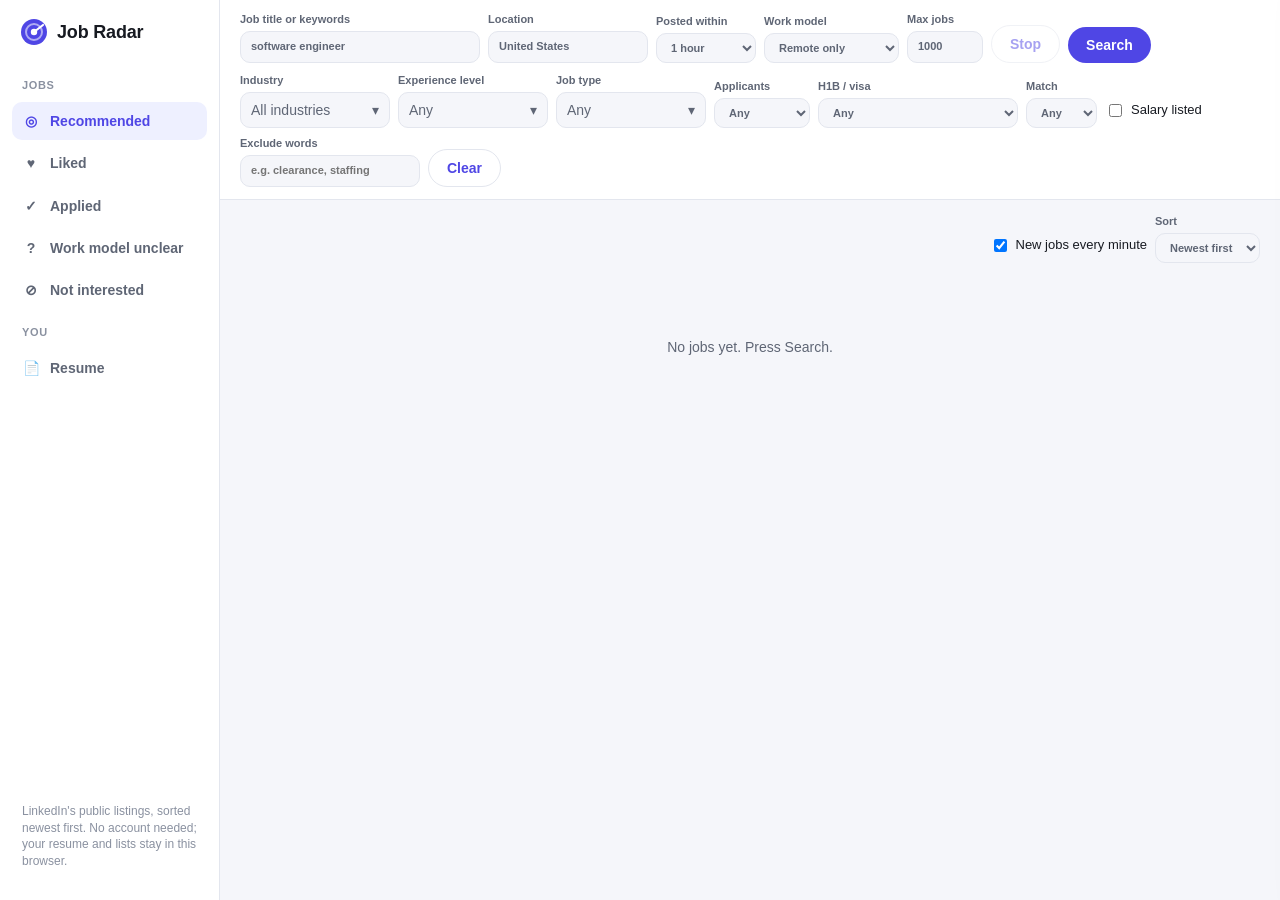
==== commit a73826ac: "Job Radar: multi-select filters, retries, and no missed jobs - Industry, experience level and job ty" ====
--- a/website/index.html
+++ b/website/index.html
@@ -54,6 +54,18 @@
   .btn.ghost { background: transparent; color: var(--accent); border: 1px solid var(--border); }
   .btn:disabled { opacity: .5; cursor: default; }
   .filters select { max-width: 200px; }
+  .field { display: flex; flex-direction: column; gap: 3px; font-weight: 600; font-size: 11px; color: var(--muted); }
+  .ms { position: relative; }
+  .ms-btn { position: relative; min-width: 150px; max-width: 230px; text-align: left; background: var(--bg); border: 1px solid var(--border); border-radius: 10px; padding: 7px 28px 7px 10px; cursor: pointer; font-size: 14px; font-weight: 500; white-space: nowrap; overflow: hidden; text-overflow: ellipsis; }
+  .ms-btn::after { content: '▾'; position: absolute; right: 10px; color: var(--muted); }
+  .ms.on .ms-btn { border-color: var(--accent); color: var(--accent); font-weight: 700; }
+  .ms-panel { position: absolute; top: calc(100% + 4px); left: 0; z-index: 30; background: var(--card); border: 1px solid var(--border); border-radius: 12px; box-shadow: 0 8px 28px rgba(10,12,20,.18); padding: 6px; min-width: 250px; max-height: 340px; overflow-y: auto; }
+  .ms-opt { flex-direction: row; align-items: center; gap: 8px; padding: 6px 8px; border-radius: 8px; font-size: 13px; color: var(--fg); font-weight: 500; cursor: pointer; }
+  .ms-opt:hover { background: var(--bg); }
+  .ms-opt input { margin: 0; accent-color: var(--accent); }
+  .ms-foot { display: flex; justify-content: space-between; align-items: center; border-top: 1px solid var(--border); margin-top: 4px; padding: 6px 4px 2px; font-size: 12px; color: var(--muted); }
+  .ms-foot button { border: 0; background: none; color: var(--accent); font-weight: 700; cursor: pointer; padding: 2px 4px; }
+  .ms-empty { padding: 8px; color: var(--muted); font-size: 13px; }
   .feed-head { display: flex; align-items: center; justify-content: space-between; gap: 10px; padding: 14px 20px 6px; flex-wrap: wrap; }
   #status { font-size: 13px; color: var(--muted); }
   #status.warn { color: var(--warn); }
@@ -160,7 +172,8 @@
     .tab .count { margin-left: 4px; }
     .topbar { padding: 10px 12px; }
     #keywords, #location, #exclude { width: 100%; }
-    .row > label { flex: 1 1 140px; }
+    .row > label, .row > .field { flex: 1 1 140px; }
+    .ms-btn { width: 100%; max-width: none; }
     #list { padding: 6px 12px 40px; }
     .feed-head { padding: 12px 12px 4px; }
     .card { grid-template-columns: 44px 1fr; padding: 14px; }
@@ -182,6 +195,7 @@
     <button class="tab on" data-tab="all"><span class="ico">◎</span><span class="lbl">Recommended</span><span class="count"></span></button>
     <button class="tab" data-tab="saved"><span class="ico">♥</span><span class="lbl">Liked</span><span class="count"></span></button>
     <button class="tab" data-tab="applied"><span class="ico">✓</span><span class="lbl">Applied</span><span class="count"></span></button>
+    <button class="tab" data-tab="unclear" title="Jobs that don't say whether they're remote"><span class="ico">?</span><span class="lbl">Work model unclear</span><span class="count"></span></button>
     <button class="tab" data-tab="hidden"><span class="ico">⊘</span><span class="lbl">Not interested</span><span class="count"></span></button>
     <div class="side-h">You</div>
     <button class="side-btn" id="resumeBtn" type="button"><span class="ico">📄</span><span class="lbl">Resume</span></button>
@@ -213,25 +227,14 @@
             <option value="">Any</option>
           </select>
         </label>
-        <label>Max jobs <input type="number" id="max" value="200" min="10" max="1000" step="10"></label>
+        <label>Max jobs <input type="number" id="max" value="1000" min="10" max="1000" step="10"></label>
         <button type="button" class="btn ghost" id="stop" disabled>Stop</button>
         <button type="submit" class="btn" id="go">Search</button>
       </form>
       <div class="row filters">
-        <label>Industry <select id="fIndustry"><option value="">All industries</option></select></label>
-        <label>Experience level
-          <select id="fSeniority">
-            <option value="">Any</option>
-            <option>Internship</option><option>Entry level</option><option>Associate</option>
-            <option>Mid-Senior level</option><option>Director</option><option>Executive</option>
-          </select>
-        </label>
-        <label>Job type
-          <select id="fType">
-            <option value="">Any</option>
-            <option>Full-time</option><option>Contract</option><option>Part-time</option><option>Temporary</option><option>Internship</option>
-          </select>
-        </label>
+        <div class="field">Industry <div class="ms" id="fIndustry"><button type="button" class="ms-btn"></button><div class="ms-panel" hidden></div></div></div>
+        <div class="field">Experience level <div class="ms" id="fSeniority"><button type="button" class="ms-btn"></button><div class="ms-panel" hidden></div></div></div>
+        <div class="field">Job type <div class="ms" id="fType"><button type="button" class="ms-btn"></button><div class="ms-panel" hidden></div></div></div>
         <label>Applicants
           <select id="fApplicants">
             <option value="">Any</option>
@@ -551,12 +554,85 @@
 }
 
 // ---- filters ----
-const detailFilters = () => $('fIndustry').value || $('fSeniority').value || $('fType').value || $('fApplicants').value || $('fVisa').value || $('fMatch').value;
+// ---- multi-select dropdowns (Industry, Experience level, Job type) ----
+const MS = {}; // id -> { selected: Set, options: [[value, label]], anyText, pending }
+function msInit(id, options, anyText) {
+  MS[id] = { selected: new Set(), options, anyText, pending: null };
+  const root = $(id);
+  root.querySelector('.ms-btn').addEventListener('click', (e) => {
+    e.stopPropagation();
+    const panel = root.querySelector('.ms-panel');
+    const opening = panel.hidden;
+    closeAllMs();
+    panel.hidden = !opening;
+  });
+  root.querySelector('.ms-panel').addEventListener('click', (e) => e.stopPropagation());
+  msDraw(id);
+}
+function closeAllMs() {
+  for (const [id, m] of Object.entries(MS)) {
+    const panel = $(id).querySelector('.ms-panel');
+    if (panel.hidden) continue;
+    panel.hidden = true;
+    if (m.pending) { m.options = m.pending; m.pending = null; msDraw(id); }
+  }
+}
+document.addEventListener('click', closeAllMs);
+document.addEventListener('keydown', (e) => { if (e.key === 'Escape') closeAllMs(); });
+const msValues = (id) => [...MS[id].selected];
+function msSet(id, values) { MS[id].selected = new Set(values || []); msDraw(id); }
+function msSetOptions(id, options) {
+  const m = MS[id];
+  // Don't reshuffle a list while you're ticking boxes in it.
+  if (!$(id).querySelector('.ms-panel').hidden) { m.pending = options; return; }
+  m.options = options; msDraw(id);
+}
+// Button text and counter only (ticking a box doesn't redraw the list).
+function msLabel(id) {
+  const m = MS[id], root = $(id);
+  const sel = [...m.selected];
+  const btn = root.querySelector('.ms-btn');
+  btn.textContent = !sel.length ? m.anyText : sel.length === 1 ? sel[0] : `${sel.length} selected`;
+  btn.title = sel.join(', ');
+  root.classList.toggle('on', sel.length > 0);
+  const count = root.querySelector('.ms-count');
+  if (count) count.textContent = sel.length ? `${sel.length} selected` : 'Pick one or more';
+}
+function msDraw(id) {
+  const m = MS[id], root = $(id);
+  const sel = [...m.selected];
+  msLabel(id);
+  const opts = [...m.options];
+  for (const v of sel) if (!opts.some(([o]) => o === v)) opts.push([v, v]); // keep picks that aren't loaded yet
+  const rows = opts.map(([v, label]) => {
+    const row = el('label', 'ms-opt');
+    const cb = el('input');
+    cb.type = 'checkbox';
+    cb.checked = m.selected.has(v);
+    cb.addEventListener('change', () => {
+      if (cb.checked) m.selected.add(v); else m.selected.delete(v);
+      msLabel(id); onFilterChange();
+    });
+    row.append(cb, el('span', null, label));
+    return row;
+  });
+  const foot = el('div', 'ms-foot');
+  foot.append(el('span', 'ms-count'));
+  const clear = el('button', null, 'Clear');
+  clear.type = 'button';
+  clear.addEventListener('click', () => { m.selected.clear(); msDraw(id); onFilterChange(); });
+  foot.append(clear);
+  root.querySelector('.ms-panel').replaceChildren(...(rows.length ? rows : [el('div', 'ms-empty', 'Industries appear as job details load…')]), foot);
+  msLabel(id);
+}
+const splitIndustry = (s) => (s || '').split(/,\s*|\s+and\s+/).filter(Boolean);
+
+const detailFilters = () => msValues('fIndustry').length || msValues('fSeniority').length || msValues('fType').length || $('fApplicants').value || $('fVisa').value || $('fMatch').value;
 function filtersOn() {
   return $('workplace').value || detailFilters();
 }
 
-function passesFilters(j) {
+function passesFilters(j, ignoreWorkplace) {
   const d = details.get(j.id);
   const words = $('exclude').value.split(',').map((w) => w.trim().toLowerCase()).filter(Boolean);
   if (words.length) {
@@ -564,7 +640,7 @@
     if (words.some((w) => text.includes(w))) return false;
   }
   if ($('fSalary').checked && !j.salary) return false;
-  const wp = $('workplace').value;
+  const wp = ignoreWorkplace ? '' : $('workplace').value;
   if (wp) {
     const t = workplaceOf(j).type;
     if (wp === 'remote' && t !== 'remote') return false;
@@ -573,9 +649,11 @@
   if (!filtersOn()) return true;
   if (!detailFilters()) return true;
   if (!d || d.status !== 200) return false; // shown once its details have loaded
-  if ($('fIndustry').value && !(d.industry || '').split(/,\s*|\s+and\s+/).includes($('fIndustry').value)) return false;
-  if ($('fSeniority').value && d.seniority !== $('fSeniority').value) return false;
-  if ($('fType').value && d.employmentType !== $('fType').value) return false;
+  // Within a filter, any ticked choice matches (Entry level OR Associate).
+  const inds = msValues('fIndustry'), lvls = msValues('fSeniority'), types = msValues('fType');
+  if (inds.length && !splitIndustry(d.industry).some((x) => inds.includes(x))) return false;
+  if (lvls.length && !lvls.includes(d.seniority)) return false;
+  if (types.length && !types.includes(d.employmentType)) return false;
   if ($('fApplicants').value) {
     const n = applicantCount(d.applicants);
     if (n == null || n >= Number($('fApplicants').value)) return false;
@@ -594,7 +672,11 @@
     .sort((a, b) => (b.lo == null) - (a.lo == null) || mid(b) - mid(a) || b.id.localeCompare(a.id));
 }
 
+// Jobs that never say remote or on-site: kept here so "Remote only" doesn't lose them.
+const unclearJobs = () => searchJobs().filter((j) => trackState(j.id) !== 'hidden' && workplaceOf(j).type === 'unknown' && passesFilters(j, true));
+
 function listForTab() {
+  if (tab === 'unclear') return unclearJobs();
   if (tab === 'all') {
     const list = searchJobs().filter((j) => trackState(j.id) !== 'hidden' && passesFilters(j));
     if ($('sort').value === 'match' && hasResume()) {
@@ -616,17 +698,13 @@
   for (const j of searchJobs()) {
     const ind = details.get(j.id)?.industry;
     if (!ind) continue;
-    for (const one of ind.split(/,\s*|\s+and\s+/).filter(Boolean)) counts.set(one, (counts.get(one) || 0) + 1);
-  }
-  const sel = $('fIndustry');
-  const current = sel.value;
+    for (const one of splitIndustry(ind)) counts.set(one, (counts.get(one) || 0) + 1);
+  }
   const opts = [...counts].sort((a, b) => b[1] - a[1] || a[0].localeCompare(b[0]));
   const sig = opts.map(([k, v]) => k + v).join('|');
-  if (sel.dataset.sig === sig) return;
-  sel.dataset.sig = sig;
-  sel.replaceChildren(new Option('All industries', ''), ...opts.map(([k, v]) => new Option(`${k} (${v})`, k)));
-  if (current && !counts.has(current)) sel.append(new Option(current, current));
-  sel.value = current;
+  if (refreshIndustryOptions.sig === sig) return;
+  refreshIndustryOptions.sig = sig;
+  msSetOptions('fIndustry', opts.map(([k, v]) => [k, `${k} (${v})`]));
 }
 
 // ---- rendering ----
@@ -653,7 +731,7 @@
   const fresh = all.filter(isNew).length;
   document.title = fresh ? `(${fresh}) Job Radar` : 'Job Radar';
 
-  const counts = { all: all.filter((j) => trackState(j.id) !== 'hidden' && passesFilters(j)).length };
+  const counts = { all: all.filter((j) => trackState(j.id) !== 'hidden' && passesFilters(j)).length, unclear: unclearJobs().length };
   for (const t of Object.values(tracker)) counts[t.state] = (counts[t.state] || 0) + 1;
   for (const b of document.querySelectorAll('.tab')) {
     b.querySelector('.count').textContent = counts[b.dataset.tab] || '';
@@ -664,6 +742,7 @@
     const why = tab === 'saved' ? 'No liked jobs yet. Tap ♥ on a job to keep it here.'
       : tab === 'applied' ? 'Nothing marked applied yet.'
       : tab === 'hidden' ? 'No hidden jobs.'
+      : tab === 'unclear' ? 'No unclear jobs. Every job loaded so far says whether it is remote, hybrid or on-site.'
       : running ? 'Loading jobs…'
       : jobs.size && filtersOn() ? 'No jobs match these filters yet. Job details are still loading; matching jobs appear as soon as they are read.'
       : 'No jobs yet. Press Search.';
@@ -837,6 +916,7 @@
     const s = el('div', 'section');
     s.append(el('h3', null, 'Work model & sponsorship'));
     if (wp.type !== 'pending') s.append(el('p', 'why', `${WP_LABEL[wp.type]}: ${wp.why}`));
+    if (wp.type === 'unknown') s.append(el('p', 'why', 'LinkedIn\'s public listing doesn\'t show the work model. Open the job on LinkedIn (while signed in) to see whether it\'s remote.'));
     if (ins?.visa) {
       const re = ins.visa === 'clearance' ? VISA_RX.clearance : ins.visa === 'no' ? VISA_RX.noSponsor : VISA_RX.sponsor;
       s.append(el('p', 'why', `${VISA_LABEL[ins.visa]}: "${snippet((d.descriptionText || '').replace(/\s+/g, ' '), re)}"`));
@@ -851,7 +931,7 @@
   jd.append(el('h3', null, 'About the job'));
   const body = el('div', 'jd');
   if (d?.descriptionHtml) body.innerHTML = d.descriptionHtml; // cleaned to simple tags by server.mjs
-  else body.textContent = d?.status && d.status !== 200 ? 'LinkedIn did not return the description. Use "Apply on LinkedIn" to read it there.' : 'Loading description…';
+  else body.textContent = d?.status && d.status !== 200 ? `Couldn't load the description. ${failureText(d)} It will be tried again in a couple of minutes, or use "Apply on LinkedIn" to read it there.` : 'Loading description…';
   jd.append(body);
   parts.push(jd);
 
@@ -940,13 +1020,32 @@
 const sleep = (ms) => new Promise((r) => setTimeout(r, ms));
 
 // ---- loading jobs from the local server ----
-async function getPage(params, attempt = 0) {
+// What went wrong, in plain words. Status codes from server.mjs:
+// 0 = never reached LinkedIn (network), -1 = bug in the local server,
+// 429 = LinkedIn rate limit, 5xx = LinkedIn's own error, other = refused.
+function failureText(data) {
+  const s = data.status;
+  if (s === 0) return `Couldn't connect to LinkedIn: ${data.error || 'network problem'}. Check your internet connection.`;
+  if (s === -1) return `The local server hit an error (${data.error}). If this keeps happening, restart it with: node website/server.mjs`;
+  if (s === 429) return 'LinkedIn asked us to slow down (error 429).';
+  if (s >= 500) return `LinkedIn had a temporary problem on its side (error ${s}).`;
+  return `LinkedIn refused the request (error ${s}).`;
+}
+const RETRYABLE = (s) => s === 0 || s === 429 || s >= 500;
+
+// Network problems and LinkedIn's own errors usually pass quickly, so retry a
+// few times (longer waits for "slow down") before giving up.
+async function getPage(params, attempt = 1) {
   const r = await fetch('/api/page?' + params);
   const data = await r.json();
-  if (data.status === 429 && attempt < 3) {
-    const wait = 10 + attempt * 10;
-    status(`LinkedIn asked us to slow down. Waiting ${wait} s…`, true);
-    await sleep(wait * 1000);
+  data.tries = attempt;
+  if (RETRYABLE(data.status) && attempt <= 3 && !stopRequested) {
+    // LinkedIn answers 429 or 500 when asked too often: wait 10/20/40 s. Network problems: 5/10/20 s.
+    const wait = data.status === 0 ? 5 * 2 ** (attempt - 1) : 10 * 2 ** (attempt - 1);
+    for (let left = wait; left > 0 && !stopRequested; left--) {
+      status(`${failureText(data)} Trying again in ${left} s (retry ${attempt} of 3)…`, true);
+      await sleep(1000);
+    }
     return getPage(params, attempt + 1);
   }
   return data;
@@ -964,20 +1063,26 @@
 }
 
 // Loads pages until LinkedIn runs out, repeats itself, or maxJobs is reached.
+// Returns { added, problem, complete, hitMax }. "complete" means LinkedIn ran
+// out of results, so nothing in this window was left unread.
 async function loadPages(base, maxJobs, label) {
   const seenThisRun = new Set();
-  let start = 0, found = 0, added = 0, retriedEmpty = false;
+  let start = 0, found = 0, added = 0, retriedEmpty = false, complete = false;
   while (!stopRequested && found < maxJobs) {
     if (label) status(`${label} ${start + 1}–${start + 10}…`);
     const params = new URLSearchParams(base);
     params.set('start', String(start));
     let data;
-    try { data = await getPage(params); } catch { return { added, problem: 'Could not reach the local server. Is it still running?' }; }
-    if (data.status !== 200) return { added, problem: `LinkedIn answered ${data.status}. Showing what was loaded so far; it will try again next minute.` };
+    try { data = await getPage(params); } catch { return { added, complete: false, problem: 'Could not reach the local server. Is it still running?' }; }
+    if (data.status !== 200) {
+      const tried = data.tries > 1 ? ` Tried ${data.tries} times.` : '';
+      return { added, complete: false, lastStatus: data.status, problem: `${failureText(data)}${tried} Showing the jobs loaded so far; the next check will re-read everything.` };
+    }
     lastCheckAt = data.fetchedAt;
     if (!data.jobs.length) {
       // LinkedIn sometimes sends an empty page by mistake: try it once more.
       if (!retriedEmpty) { retriedEmpty = true; await sleep(4000); continue; }
+      complete = true;
       break; // no more results
     }
     retriedEmpty = false;
@@ -986,11 +1091,34 @@
     found += data.jobs.length - repeats;
     start += data.jobs.length;
     render();
-    if (repeats === data.jobs.length) break; // LinkedIn is repeating itself: end of results
+    if (repeats === data.jobs.length) { complete = true; break; } // LinkedIn is repeating itself: end of results
     if (!data.cached) await sleep(PAGE_GAP_MS);
   }
-  return { added };
-}
+  return { added, complete, hitMax: !complete && found >= maxJobs };
+}
+
+// LinkedIn's public listings can show a job 15–20 minutes after it was posted,
+// so each minute check looks back 20 minutes, and the whole "Posted within"
+// window is re-read every 10 minutes and after any run that didn't finish.
+const LOOKBACK_S = 20 * 60;
+const FULL_REREAD_MS = 10 * 60_000;
+let lastFullAt = 0;
+let needFullReread = false;
+// When LinkedIn keeps refusing, pause the minute checks (2, 4, 8 … up to 15
+// minutes) instead of asking again and again; the next check re-reads everything.
+let pauseUntil = 0, pauseMs = 0;
+function afterRun(problem, lastStatus) {
+  if (problem && (lastStatus === 429 || lastStatus >= 500)) {
+    pauseMs = Math.min(15 * 60_000, pauseMs ? pauseMs * 2 : 2 * 60_000);
+    pauseUntil = Date.now() + pauseMs;
+    needFullReread = true;
+    return ` LinkedIn is limiting requests, so checks pause until ${new Date(pauseUntil).toLocaleTimeString([], { hour: 'numeric', minute: '2-digit' })}.`;
+  }
+  if (!problem) { pauseMs = 0; pauseUntil = 0; }
+  return '';
+}
+const maxJobs = () => Math.min(1000, Number($('max').value) || 1000);
+const LIMIT_NOTE = ' Reached your "Max jobs" limit, so some older jobs in this window were not read (LinkedIn returns at most 1000 per search). Raise Max jobs or shorten "Posted within" to see them all.';
 
 function setRunning(on) {
   running = on;
@@ -998,12 +1126,14 @@
   $('stop').disabled = !on;
 }
 
-const FORM_FIELDS = ['keywords', 'location', 'window', 'max', 'exclude', 'workplace', 'sort', 'fVisa', 'fMatch', 'fSeniority', 'fType', 'fApplicants', 'fIndustry'];
+const FORM_FIELDS = ['keywords', 'location', 'window', 'max', 'exclude', 'workplace', 'sort', 'fVisa', 'fMatch', 'fApplicants'];
+const FORM_MULTI = ['fIndustry', 'fSeniority', 'fType'];
 const FORM_CHECKS = ['auto', 'fSalary'];
 function saveForm() {
   const v = {};
   for (const k of FORM_FIELDS) v[k] = $(k).value;
   for (const k of FORM_CHECKS) v[k] = $(k).checked;
+  v.multi = Object.fromEntries(FORM_MULTI.map((k) => [k, msValues(k)]));
   store.set('form', v);
 }
 
@@ -1023,39 +1153,52 @@
   const base = baseParams(Number($('window').value));
   const key = base.toString();
   if (key !== searchKey) { jobs = new Map(); searchKey = key; searchDoneAt = 0; newSinceSearch = 0; selectedId = null; }
-  const { problem } = await loadPages(base, Number($('max').value) || 200, 'Loading jobs');
+  pauseUntil = 0; pauseMs = 0; // you asked for this search, so don't wait
+  const { problem, complete, hitMax, lastStatus } = await loadPages(base, maxJobs(), 'Loading jobs');
+  const pauseNote = afterRun(problem, lastStatus);
+  if (complete) { lastFullAt = Date.now(); needFullReread = false; } else needFullReread = !hitMax && !stopRequested;
   searchDoneAt = Date.now();
   setRunning(false);
   render();
   queueVisibleDetails();
-  if (problem) status(problem, true);
+  if (problem) status(problem + pauseNote, true);
   else if (!searchJobs().length && jobs.size) status(`LinkedIn sent ${jobs.size} jobs, but none were posted within your "Posted within" time; its newest listings are sometimes 15–20 minutes behind. Try a longer time.`, true);
-  else status(summary() + (stopRequested ? ' (Stopped early.)' : ''));
-}
-
-// Every minute: ask only for jobs posted since the last check (plus a margin),
-// which is usually one request, and merge them in.
+  else status(summary() + (stopRequested ? ' (Stopped early.)' : '') + (hitMax ? LIMIT_NOTE : ''));
+}
+
+// Every minute: read the last 20 minutes (or longer if checks were missed);
+// every 10 minutes, and after a run that didn't finish, re-read the whole window.
 async function checkForNew() {
   if (running || !searchKey || !$('auto').checked) return;
+  if (Date.now() < pauseUntil) return;
   setRunning(true); stopRequested = false;
-  const since = (Date.now() - lastCheckAt) / 1000 + 60; // a minute of overlap
-  const windowSeconds = Math.min(Number($('window').value), Math.max(120, since));
-  const { added, problem } = await loadPages(baseParams(windowSeconds), 50, ''); // at most ~5 requests
+  const selected = Number($('window').value);
+  const full = needFullReread || Date.now() - lastFullAt > FULL_REREAD_MS;
+  const since = (Date.now() - lastCheckAt) / 1000 + 60;
+  const windowSeconds = full ? selected : Math.min(selected, Math.max(LOOKBACK_S, since));
+  const { added, problem, complete, hitMax, lastStatus } = await loadPages(baseParams(windowSeconds), maxJobs(), full ? 'Re-reading all jobs' : '');
+  const pauseNote = afterRun(problem, lastStatus);
+  if (full) {
+    if (complete) { lastFullAt = Date.now(); needFullReread = false; } else needFullReread = !hitMax;
+  } else if (!complete && !hitMax) {
+    needFullReread = true;
+  }
   newSinceSearch += added;
   setRunning(false);
   render();
   // New jobs jump the queue so their details show up first.
   for (const j of searchJobs().filter(isNew).reverse()) if (!details.has(j.id)) queueDetail(j.id, true);
   queueVisibleDetails();
-  if (problem) status(problem, true);
-  else status(`Checked ${new Date().toLocaleTimeString()}: ` + (added ? `${added} new` : 'nothing new') +
-    (newSinceSearch ? ` (${newSinceSearch} new since search)` : '') + '. ' + summary());
+  if (problem) status(problem + pauseNote, true);
+  else status(`${full ? 'Re-read all jobs' : 'Checked the last ' + Math.round(windowSeconds / 60) + ' minutes'} at ${new Date().toLocaleTimeString()}: ` +
+    (added ? `${added} new` : 'nothing new') + (newSinceSearch ? ` (${newSinceSearch} new since search)` : '') + '. ' + summary() + (hitMax ? LIMIT_NOTE : ''));
 }
 
 // ---- job details (JD, industry, seniority…) ----
 // Loaded one at a time in the background, newest jobs first. The job list
 // itself has priority: details wait while a search or check is running.
 const detailWanted = [];
+const detailFails = new Map(); // id -> failed attempts in a row
 let detailBusy = false;
 
 function queueDetail(id, urgent) {
@@ -1076,12 +1219,22 @@
     try {
       const r = await fetch('/api/job?id=' + id);
       const d = await r.json();
-      if (d.status === 200) d.descriptionText = d.descriptionHtml.replace(/<[^>]+>/g, ' ');
+      if (d.status === 200) {
+        d.descriptionText = d.descriptionHtml.replace(/<[^>]+>/g, ' ');
+        detailFails.delete(id);
+      } else if (RETRYABLE(d.status) && (detailFails.get(id) || 0) < 2) {
+        // Try this job again later, and give LinkedIn / the connection a moment.
+        detailFails.set(id, (detailFails.get(id) || 0) + 1);
+        detailWanted.push(id);
+        await sleep(d.status === 429 ? 15000 : 5000);
+        continue;
+      }
+      d.failedAt = Date.now();
       details.set(id, d);
       render();
       if (!running && $('status').className !== 'warn' && filtersOn()) status(summary());
-      if (d.status === 429) { detailWanted.unshift(id); await sleep(15000); }
     } catch {
+      detailWanted.push(id); // the local server didn't answer; try again shortly
       await sleep(5000);
     }
   }
@@ -1090,7 +1243,14 @@
 
 // Details for every job in the search, newest first (filters need them).
 function queueVisibleDetails() {
-  for (const j of searchJobs()) if (!details.has(j.id)) queueDetail(j.id, false);
+  for (const j of searchJobs()) {
+    const d = details.get(j.id);
+    // Jobs whose details failed get another go after two minutes.
+    if (!d || (d.status !== 200 && d.status !== 404 && Date.now() - (d.failedAt || 0) > 120_000)) {
+      if (d) { details.delete(j.id); detailFails.delete(j.id); }
+      queueDetail(j.id, false);
+    }
+  }
 }
 
 // ---- resume dialog ----
@@ -1137,11 +1297,16 @@
 // ---- wiring ----
 $('form').addEventListener('submit', (e) => { e.preventDefault(); search(); });
 $('stop').addEventListener('click', () => { stopRequested = true; });
-for (const id of ['exclude', 'workplace', 'sort', 'fVisa', 'fMatch', 'fIndustry', 'fSeniority', 'fType', 'fApplicants', 'fSalary']) {
-  $(id).addEventListener(id === 'exclude' ? 'input' : 'change', () => { saveForm(); render(); if (searchKey) status(summary()); });
+function onFilterChange() { saveForm(); render(); if (searchKey) status(summary()); }
+msInit('fIndustry', [], 'All industries');
+msInit('fSeniority', ['Internship', 'Entry level', 'Associate', 'Mid-Senior level', 'Director', 'Executive'].map((v) => [v, v]), 'Any');
+msInit('fType', ['Full-time', 'Contract', 'Part-time', 'Temporary', 'Internship'].map((v) => [v, v]), 'Any');
+for (const id of ['exclude', 'workplace', 'sort', 'fVisa', 'fMatch', 'fApplicants', 'fSalary']) {
+  $(id).addEventListener(id === 'exclude' ? 'input' : 'change', onFilterChange);
 }
 $('clearFilters').addEventListener('click', () => {
-  for (const id of ['fIndustry', 'fSeniority', 'fType', 'fApplicants', 'fVisa', 'fMatch', 'exclude']) $(id).value = '';
+  for (const id of ['fApplicants', 'fVisa', 'fMatch', 'exclude']) $(id).value = '';
+  for (const id of FORM_MULTI) msSet(id, []);
   $('fSalary').checked = false;
   saveForm(); render(); if (!running && searchKey) status(summary());
 });
@@ -1156,7 +1321,12 @@
 
 const saved = store.get('form', null);
 if (saved) {
-  for (const k of FORM_FIELDS) if (saved[k] != null && k !== 'fIndustry') $(k).value = saved[k];
+  for (const k of FORM_FIELDS) if (saved[k] != null) $(k).value = saved[k];
+  if (saved.max === '200') $('max').value = '1000'; // old default was too low to see every job
+  for (const k of FORM_MULTI) {
+    const v = saved.multi?.[k] ?? (saved[k] ? [saved[k]] : []); // older saves had one value
+    msSet(k, v);
+  }
   for (const k of FORM_CHECKS) if (saved[k] != null) $(k).checked = saved[k];
   if (saved.auto == null) $('auto').checked = true;
 }
